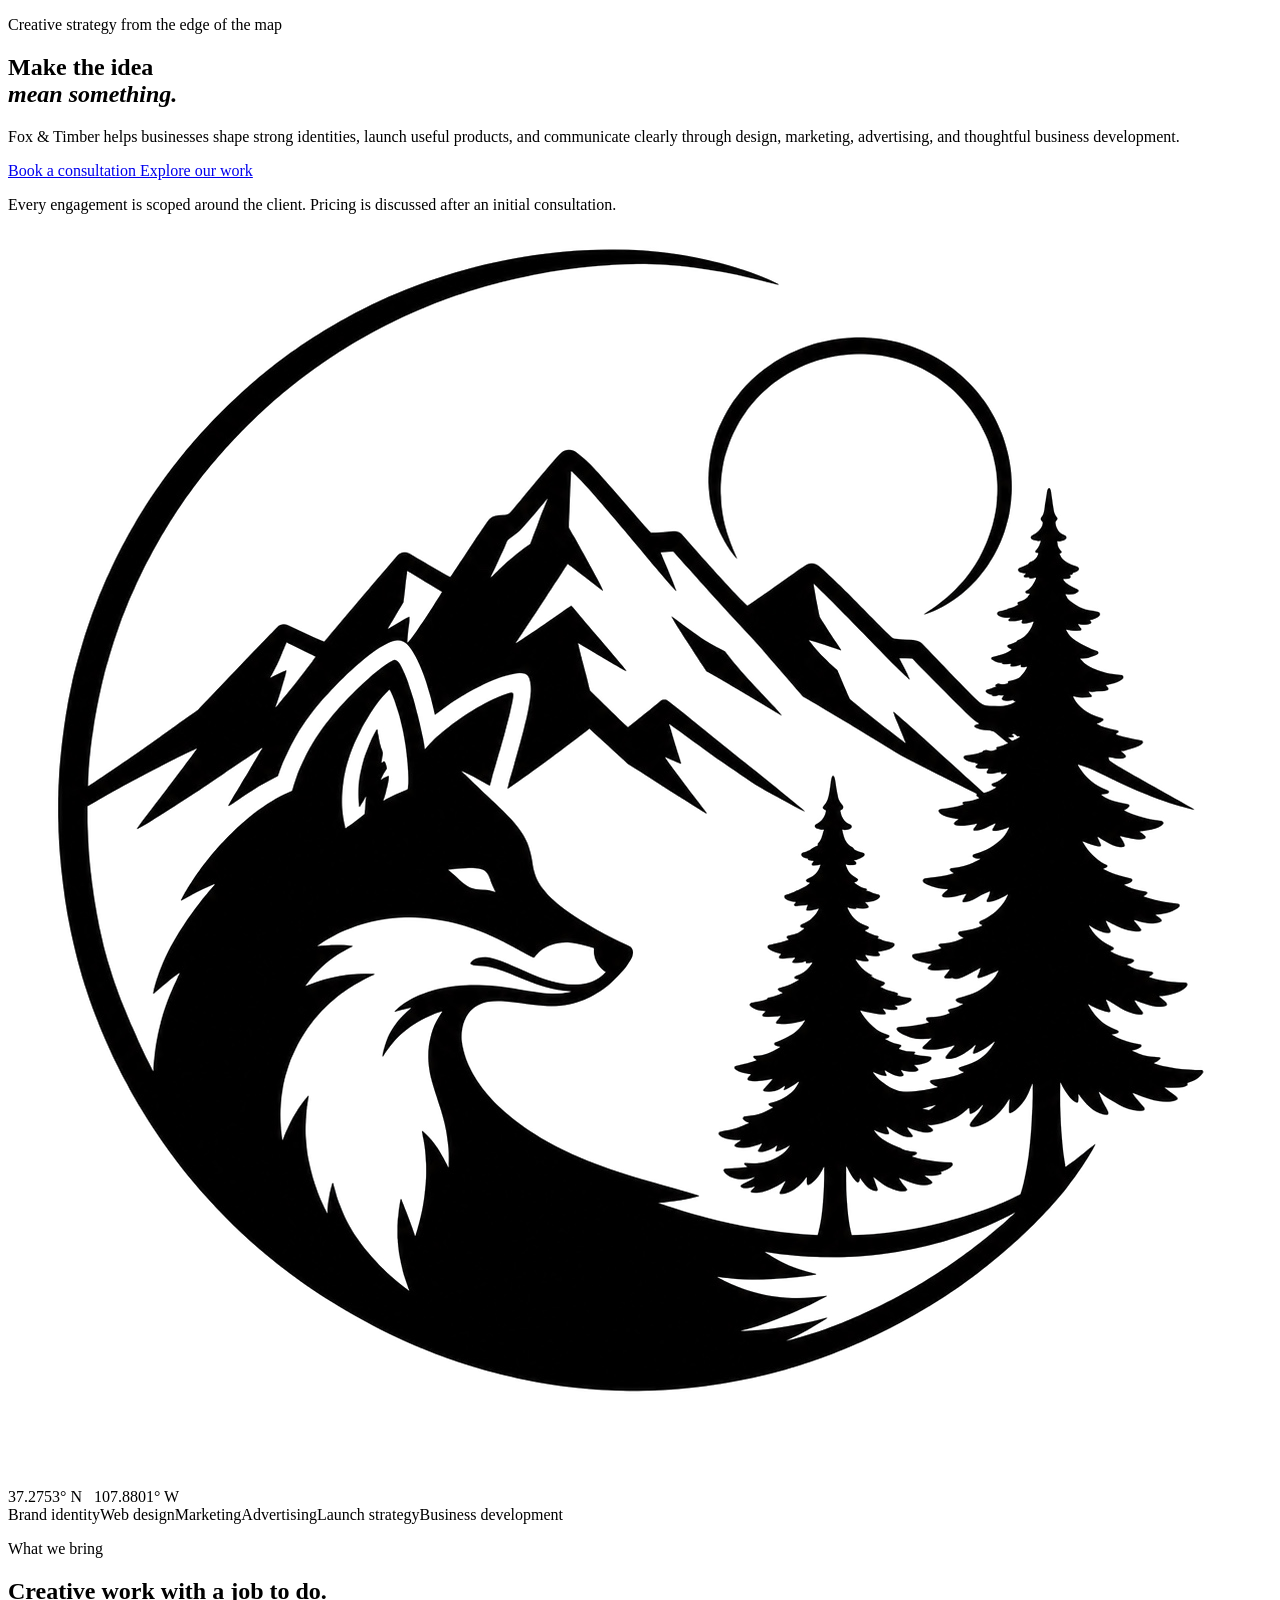
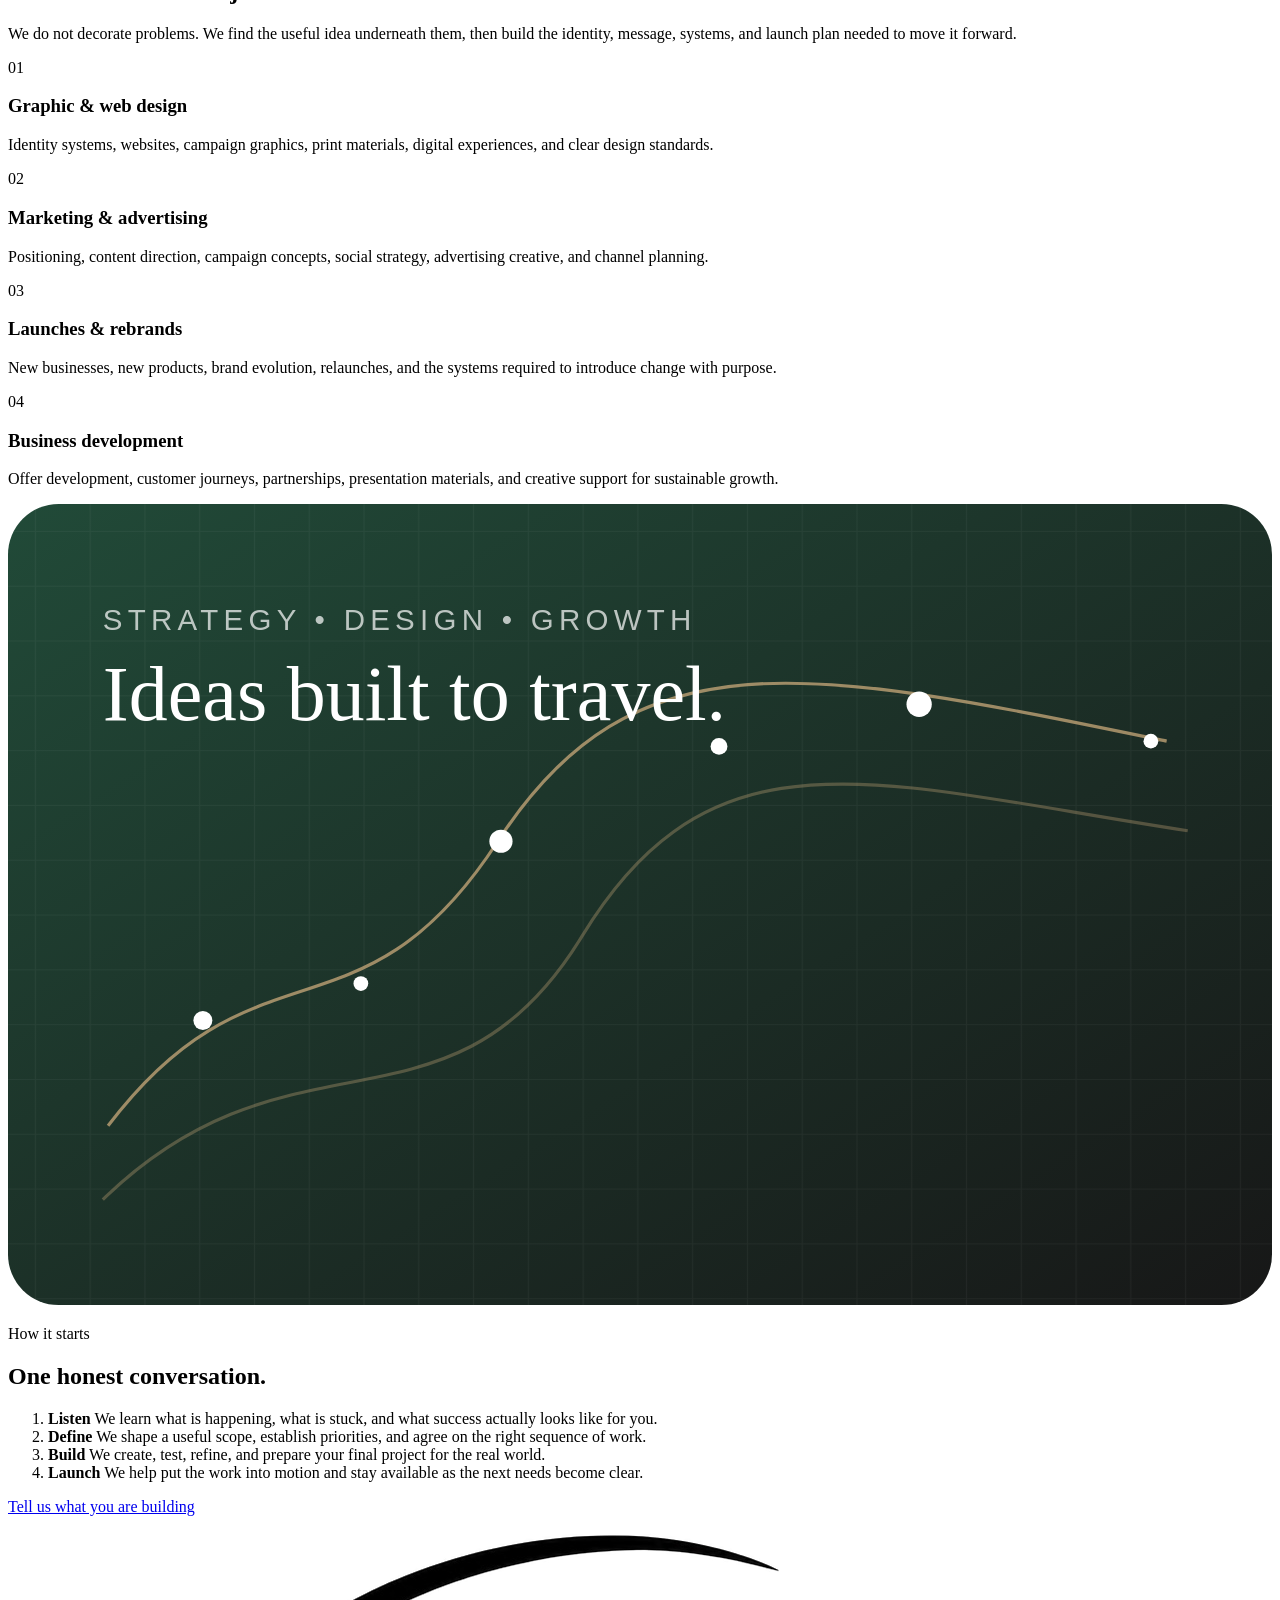
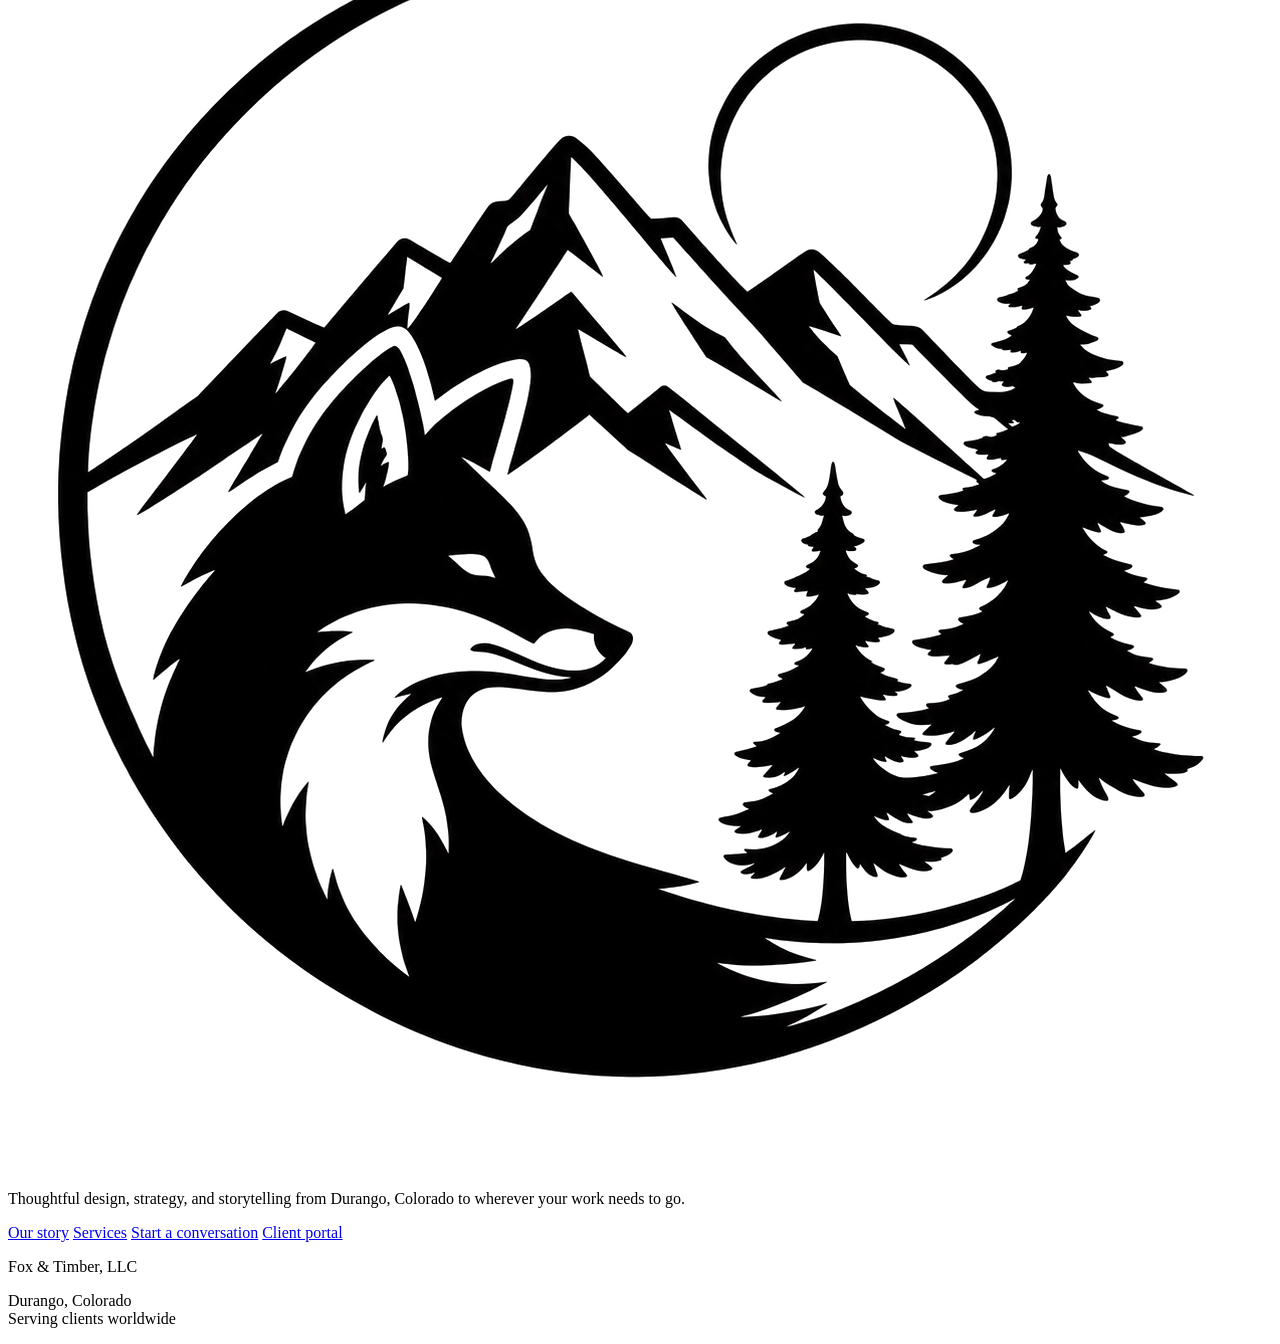
==== index.html @ f6572a0e "Refactor index.html by removing head and header Removed head section and header elements from index." ====
<!doctype html>
<html lang="en">

  <div id="site-header"></div>

<main>
<section class="hero">
  <div class="hero-copy reveal">
    <p class="eyebrow">Creative strategy from the edge of the map</p>
    <h1>Make the idea<br><em>mean something.</em></h1>
    <p class="lede">Fox &amp; Timber helps businesses shape strong identities, launch useful products, and communicate clearly through design, marketing, advertising, and thoughtful business development.</p>
    <div class="button-row">
      <a class="button primary" href="how.html">Book a consultation <i class="fa-solid fa-arrow-right"></i></a>
      <a class="button ghost" href="what.html">Explore our work</a>
    </div>
    <p class="micro">Every engagement is scoped around the client. Pricing is discussed after an initial consultation.</p>
  </div>
  <div class="hero-art reveal delay">
    <div class="hero-orbit"></div>
    <img src="img/fox-timber-mark.png" alt="Fox and Timber emblem">
    <span class="coordinate">37.2753° N &nbsp; 107.8801° W</span>
  </div>
</section>

<section class="signal-strip" aria-label="Core capabilities">
  <span>Brand identity</span><span>Web design</span><span>Marketing</span><span>Advertising</span><span>Launch strategy</span><span>Business development</span>
</section>

<section class="section split">
  <div class="section-heading reveal">
    <p class="eyebrow">What we bring</p>
    <h2>Creative work with a job to do.</h2>
  </div>
  <div class="section-copy reveal">
    <p>We do not decorate problems. We find the useful idea underneath them, then build the identity, message, systems, and launch plan needed to move it forward.</p>
  </div>
</section>

<section class="service-grid">
  <article class="service-card reveal"><span>01</span><i class="fa-solid fa-pen-ruler"></i><h3>Graphic &amp; web design</h3><p>Identity systems, websites, campaign graphics, print materials, digital experiences, and clear design standards.</p></article>
  <article class="service-card reveal"><span>02</span><i class="fa-solid fa-bullhorn"></i><h3>Marketing &amp; advertising</h3><p>Positioning, content direction, campaign concepts, social strategy, advertising creative, and channel planning.</p></article>
  <article class="service-card reveal"><span>03</span><i class="fa-solid fa-rocket"></i><h3>Launches &amp; rebrands</h3><p>New businesses, new products, brand evolution, relaunches, and the systems required to introduce change with purpose.</p></article>
  <article class="service-card reveal"><span>04</span><i class="fa-solid fa-compass-drafting"></i><h3>Business development</h3><p>Offer development, customer journeys, partnerships, presentation materials, and creative support for sustainable growth.</p></article>
</section>

<section class="section image-band">
  <img src="img/service-constellation.svg" alt="Abstract network of creative strategy and growth">
</section>

<section class="section process">
  <div class="section-heading"><p class="eyebrow">How it starts</p><h2>One honest conversation.</h2></div>
  <ol class="process-list">
    <li><b>Listen</b><span> We learn what is happening, what is stuck, and what success actually looks like for you.</span></li>
    <li><b>Define</b><span> We shape a useful scope, establish priorities, and agree on the right sequence of work.</span></li>
    <li><b>Build</b><span> We create, test, refine, and prepare your final project for the real world.</span></li>
    <li><b>Launch</b><span> We help put the work into motion and stay available as the next needs become clear.</span></li>
  </ol>
  <a class="text-link" href="how.html">Tell us what you are building <i class="fa-solid fa-arrow-right"></i></a>
</section>
</main>

<footer class="site-footer">
  <div>
    <img src="img/fox-timber-mark.png" alt="" class="footer-mark">
    <p>Thoughtful design, strategy, and storytelling from Durango, Colorado to wherever your work needs to go.</p>
  </div>
  <div class="footer-links">
    <a href="who.html">Our story</a>
    <a href="what.html">Services</a>
    <a href="how.html">Start a conversation</a>
    <a href="client-login.html">Client portal</a>
  </div>
  <div>
    <p class="eyebrow">Fox &amp; Timber, LLC</p>
    <p>Durango, Colorado<br>Serving clients worldwide</p>
    <div class="social-row">
      <a href="#" aria-label="Instagram"><i class="fa-brands fa-instagram"></i></a>
      <a href="#" aria-label="LinkedIn"><i class="fa-brands fa-linkedin-in"></i></a>
      <a href="#" aria-label="Bluesky"><i class="fa-brands fa-bluesky"></i></a>
    </div>
  </div>
</footer>

<script src="js/scipts.js"></script>
</body>
</html>
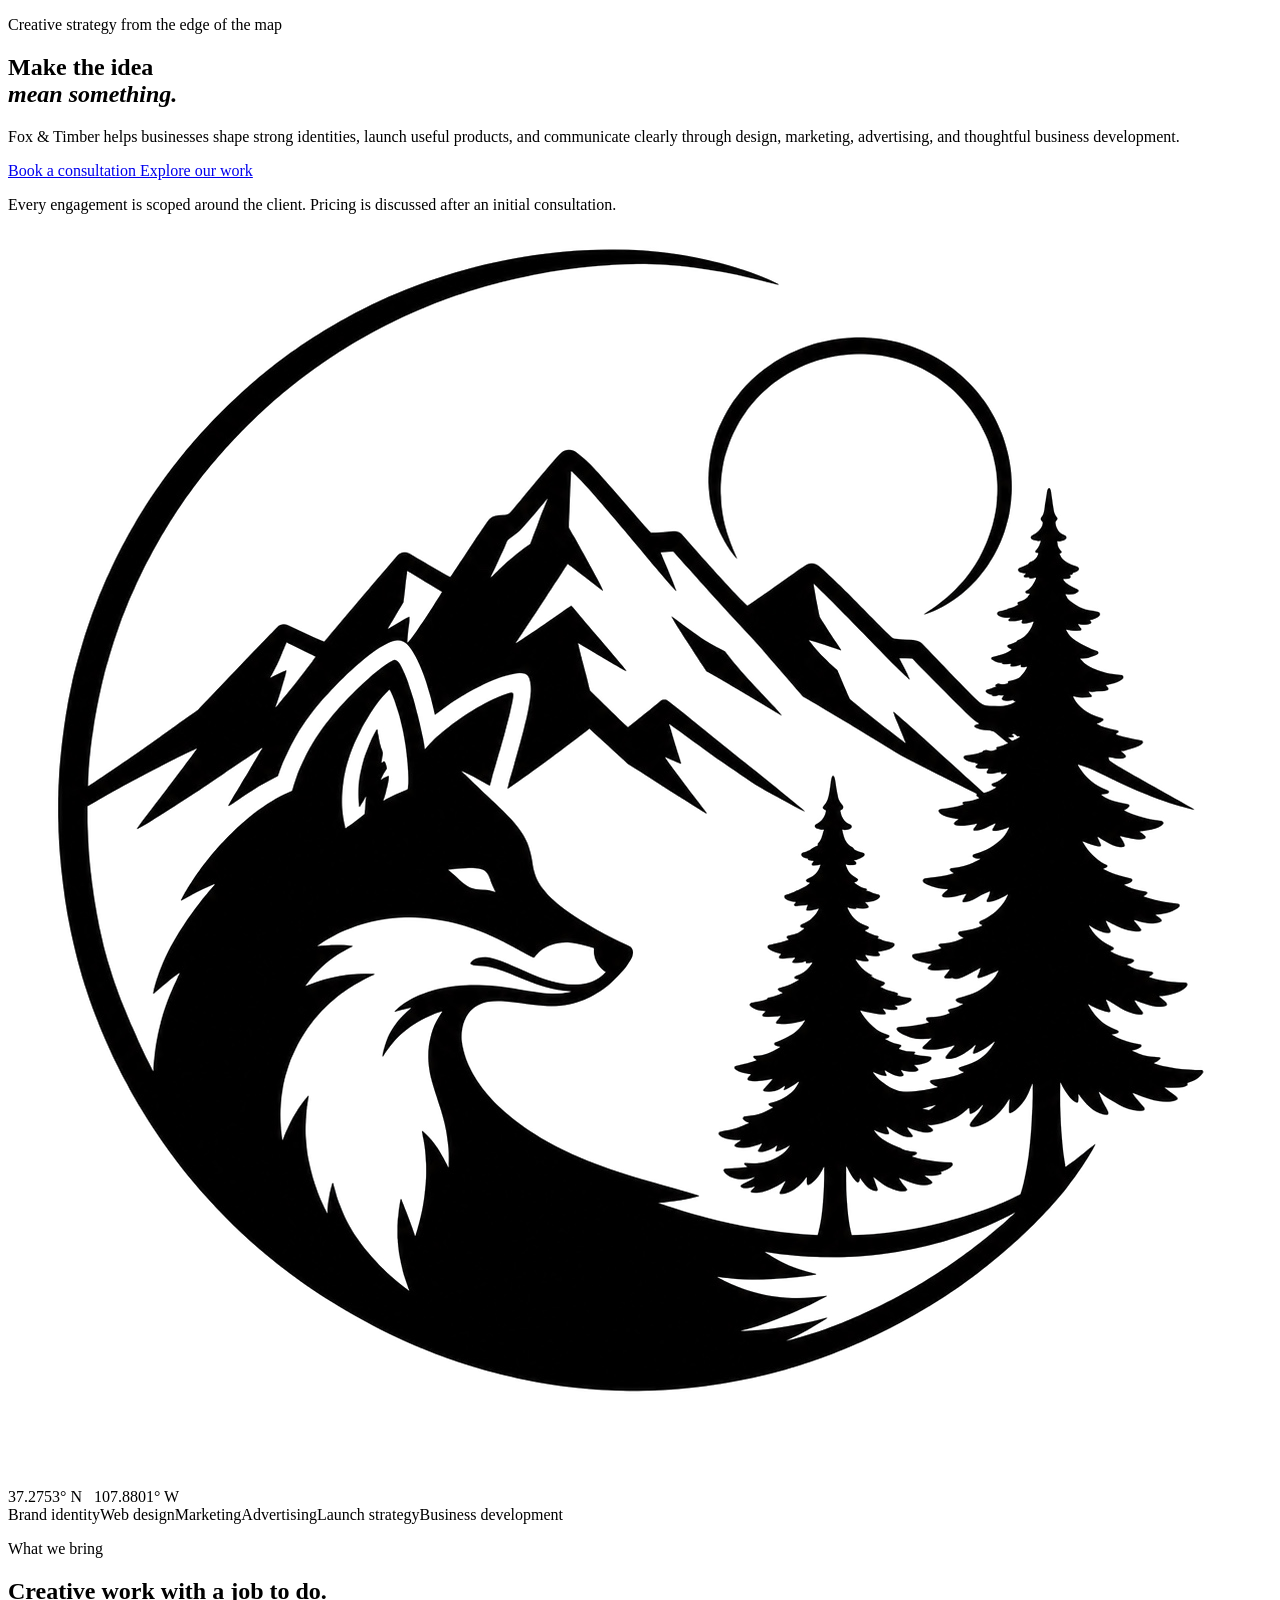
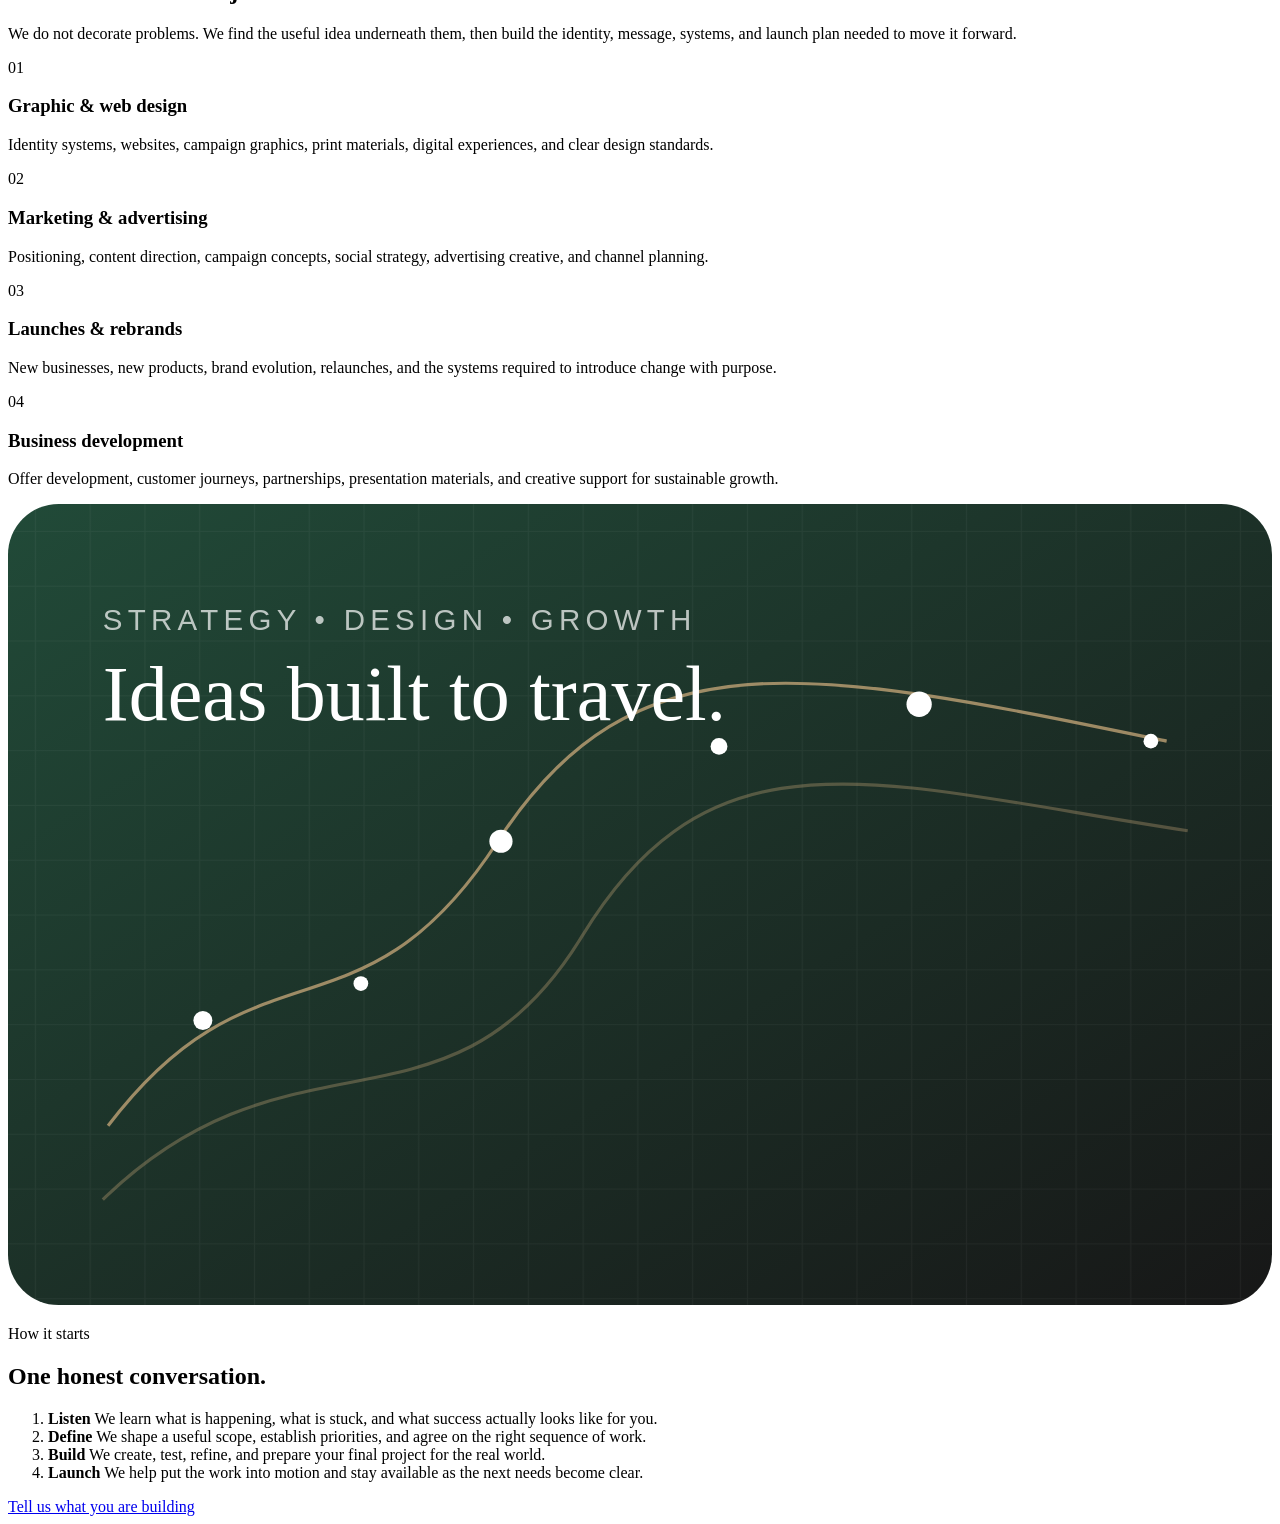
==== commit b240bcf9: "Remove footer and fix script source Removed footer section and updated script source." ====
--- a/index.html
+++ b/index.html
@@ -58,29 +58,9 @@
   <a class="text-link" href="how.html">Tell us what you are building <i class="fa-solid fa-arrow-right"></i></a>
 </section>
 </main>
+  
+  <div id="site-header"></div>
 
-<footer class="site-footer">
-  <div>
-    <img src="img/fox-timber-mark.png" alt="" class="footer-mark">
-    <p>Thoughtful design, strategy, and storytelling from Durango, Colorado to wherever your work needs to go.</p>
-  </div>
-  <div class="footer-links">
-    <a href="who.html">Our story</a>
-    <a href="what.html">Services</a>
-    <a href="how.html">Start a conversation</a>
-    <a href="client-login.html">Client portal</a>
-  </div>
-  <div>
-    <p class="eyebrow">Fox &amp; Timber, LLC</p>
-    <p>Durango, Colorado<br>Serving clients worldwide</p>
-    <div class="social-row">
-      <a href="#" aria-label="Instagram"><i class="fa-brands fa-instagram"></i></a>
-      <a href="#" aria-label="LinkedIn"><i class="fa-brands fa-linkedin-in"></i></a>
-      <a href="#" aria-label="Bluesky"><i class="fa-brands fa-bluesky"></i></a>
-    </div>
-  </div>
-</footer>
-
-<script src="js/scipts.js"></script>
+<script src="js/scripts.js"></script>
 </body>
 </html>
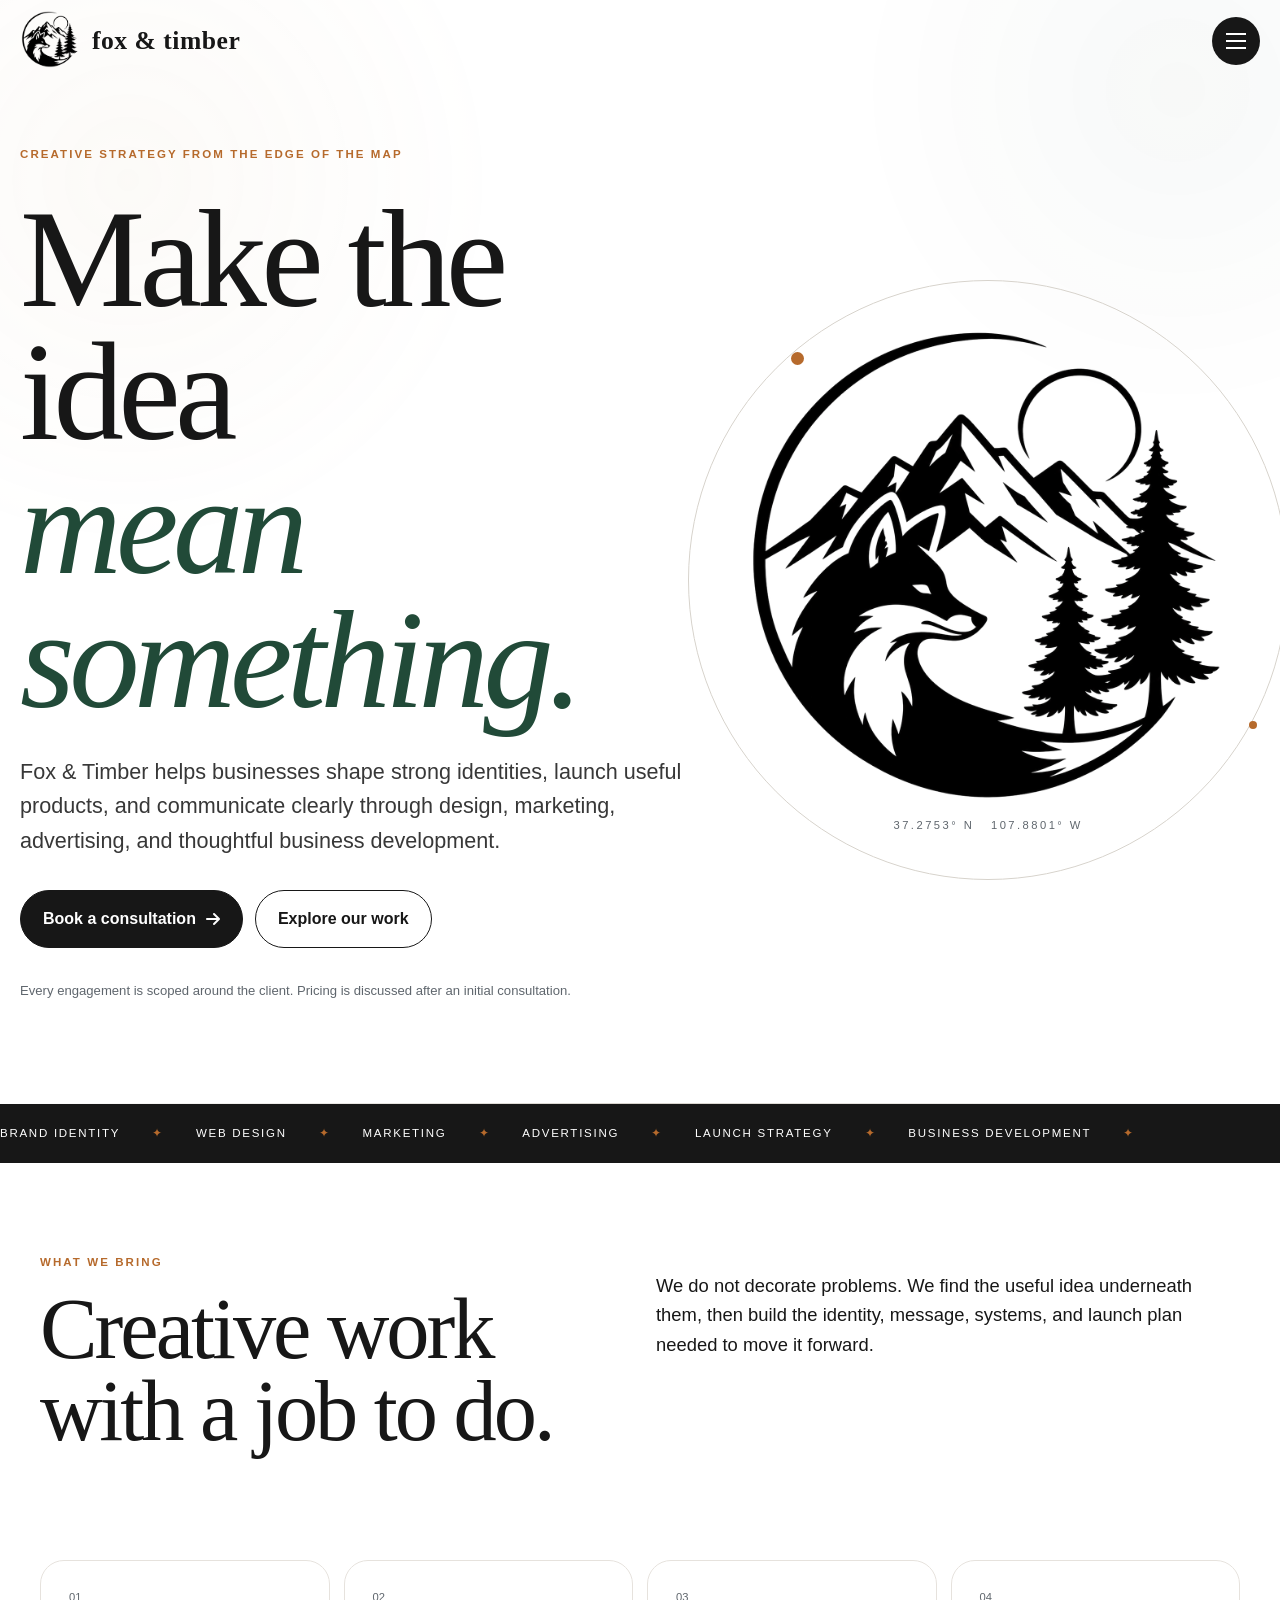
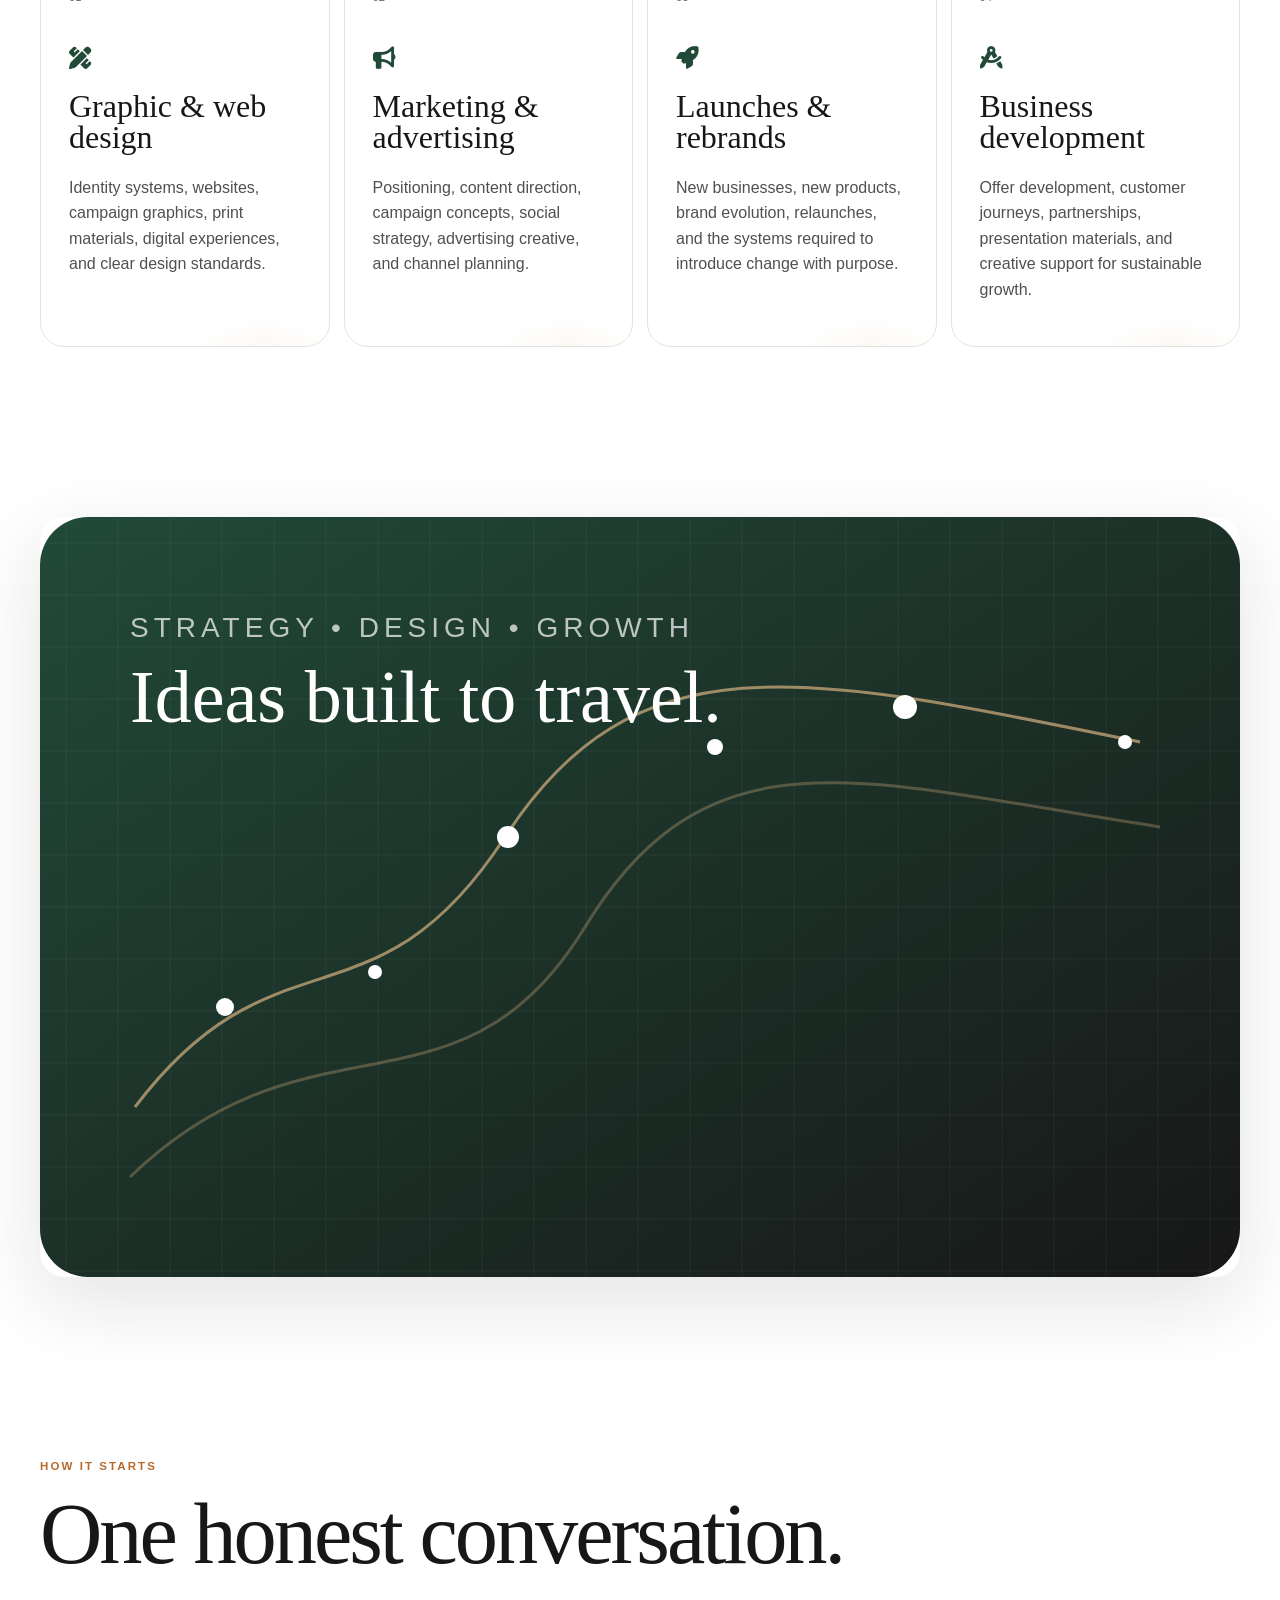
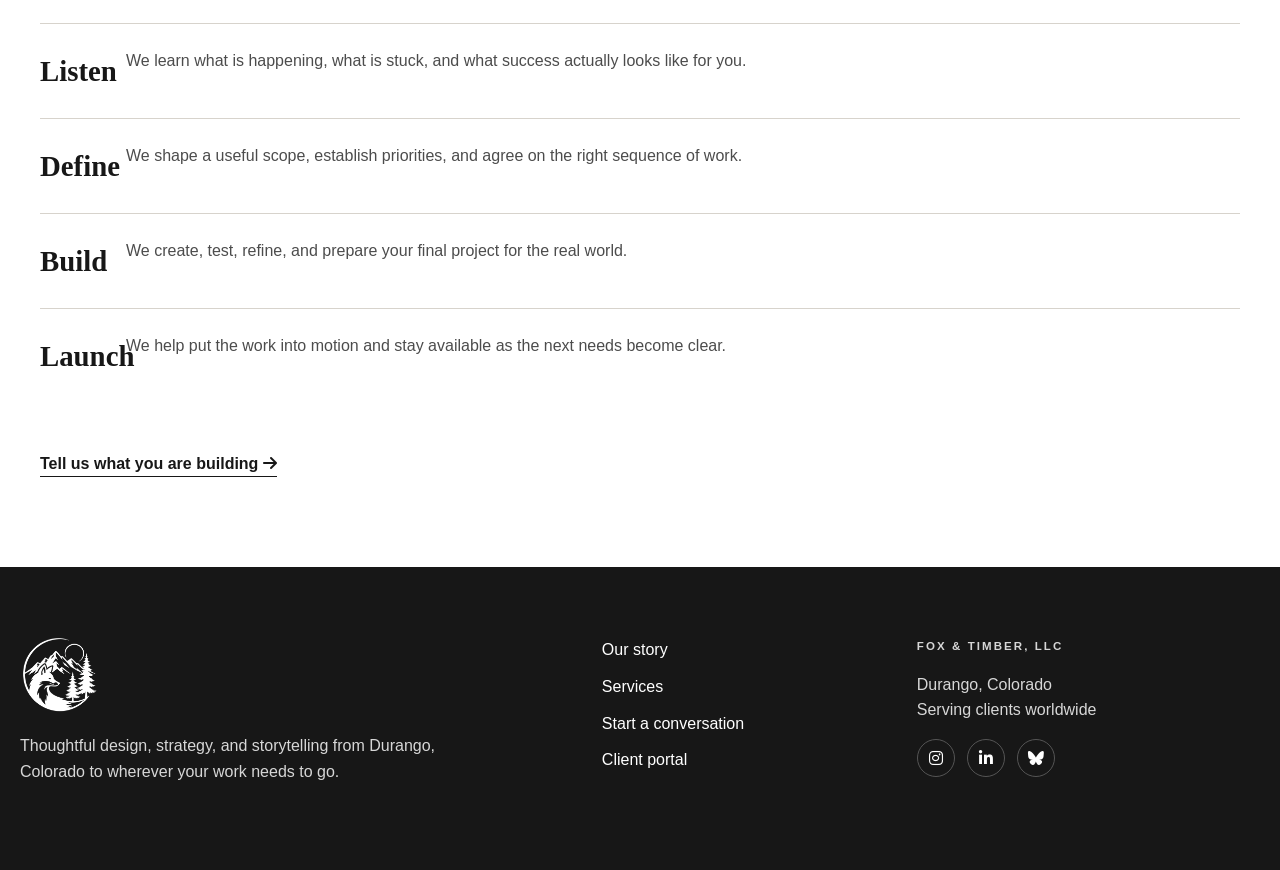
==== commit 54e5e56f: "Replace site-header with site-footer in index.html" ====
--- a/index.html
+++ b/index.html
@@ -59,7 +59,7 @@
 </section>
 </main>
   
-  <div id="site-header"></div>
+  <div id="site-footer"></div>
 
 <script src="js/scripts.js"></script>
 </body>
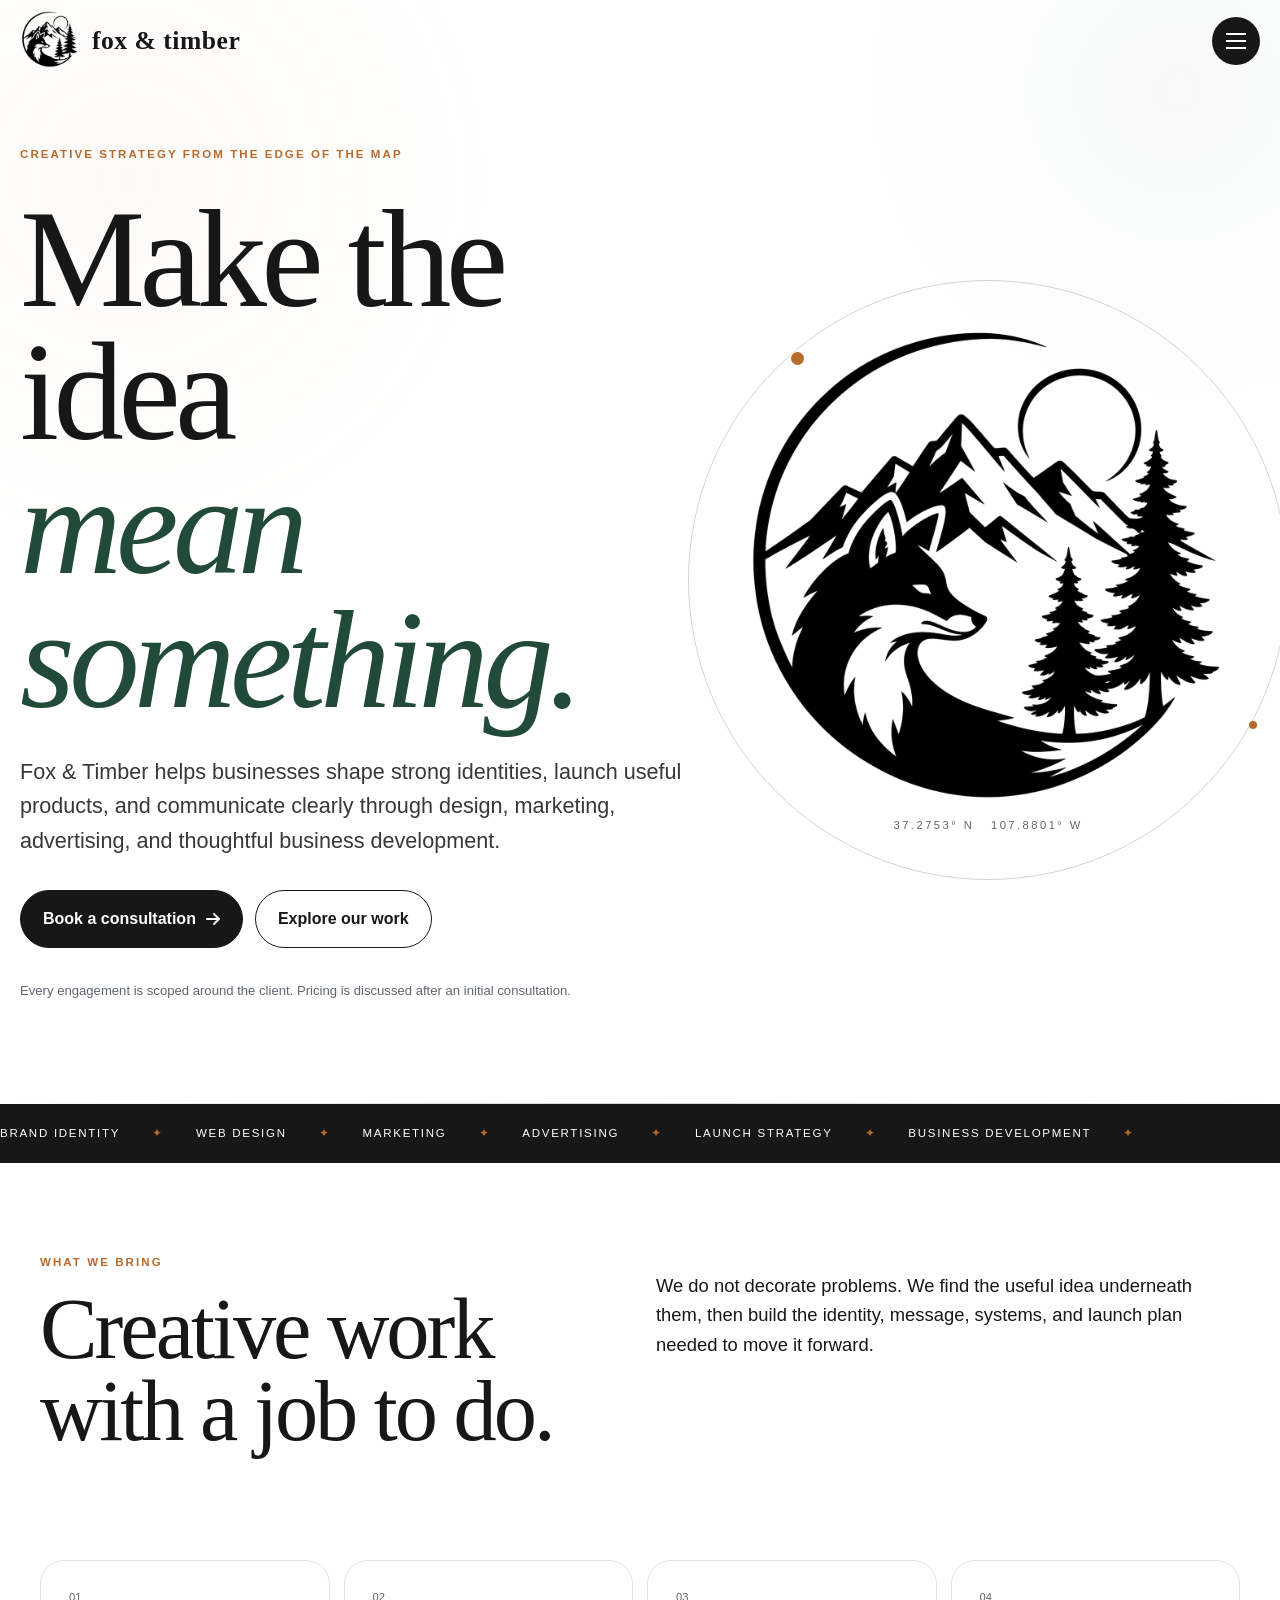
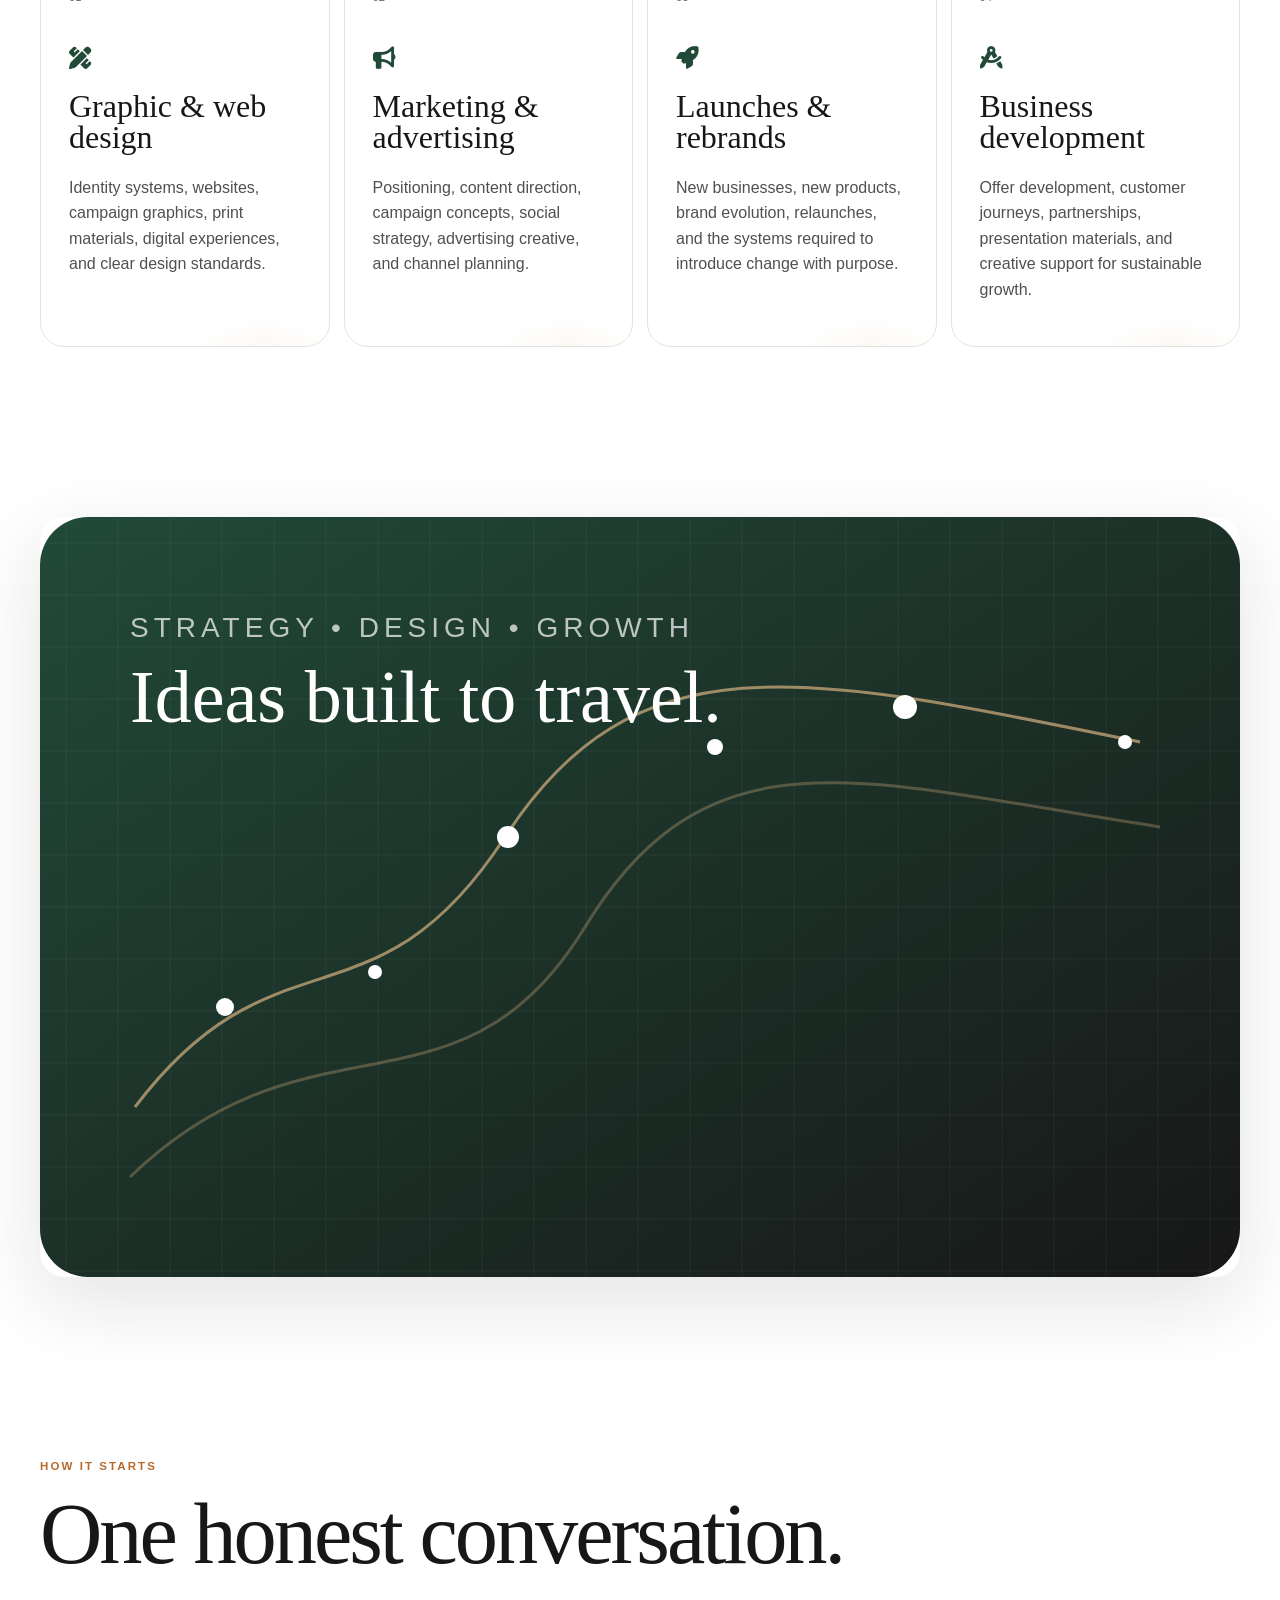
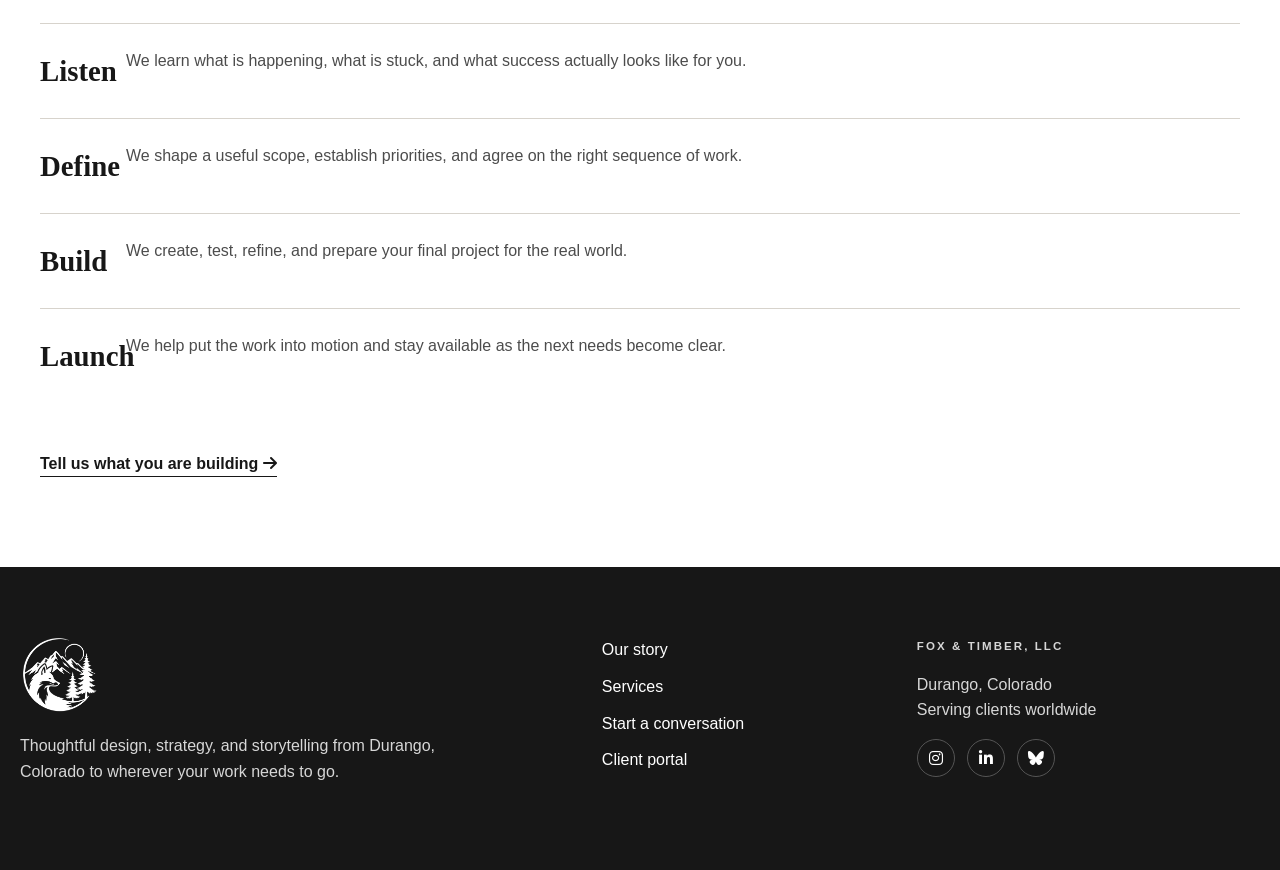
==== commit e2a601cb: "Add body tag to index.html" ====
--- a/index.html
+++ b/index.html
@@ -2,7 +2,8 @@
 <html lang="en">
 
   <div id="site-header"></div>
-
+  
+<body class="home-page">
 <main>
 <section class="hero">
   <div class="hero-copy reveal">
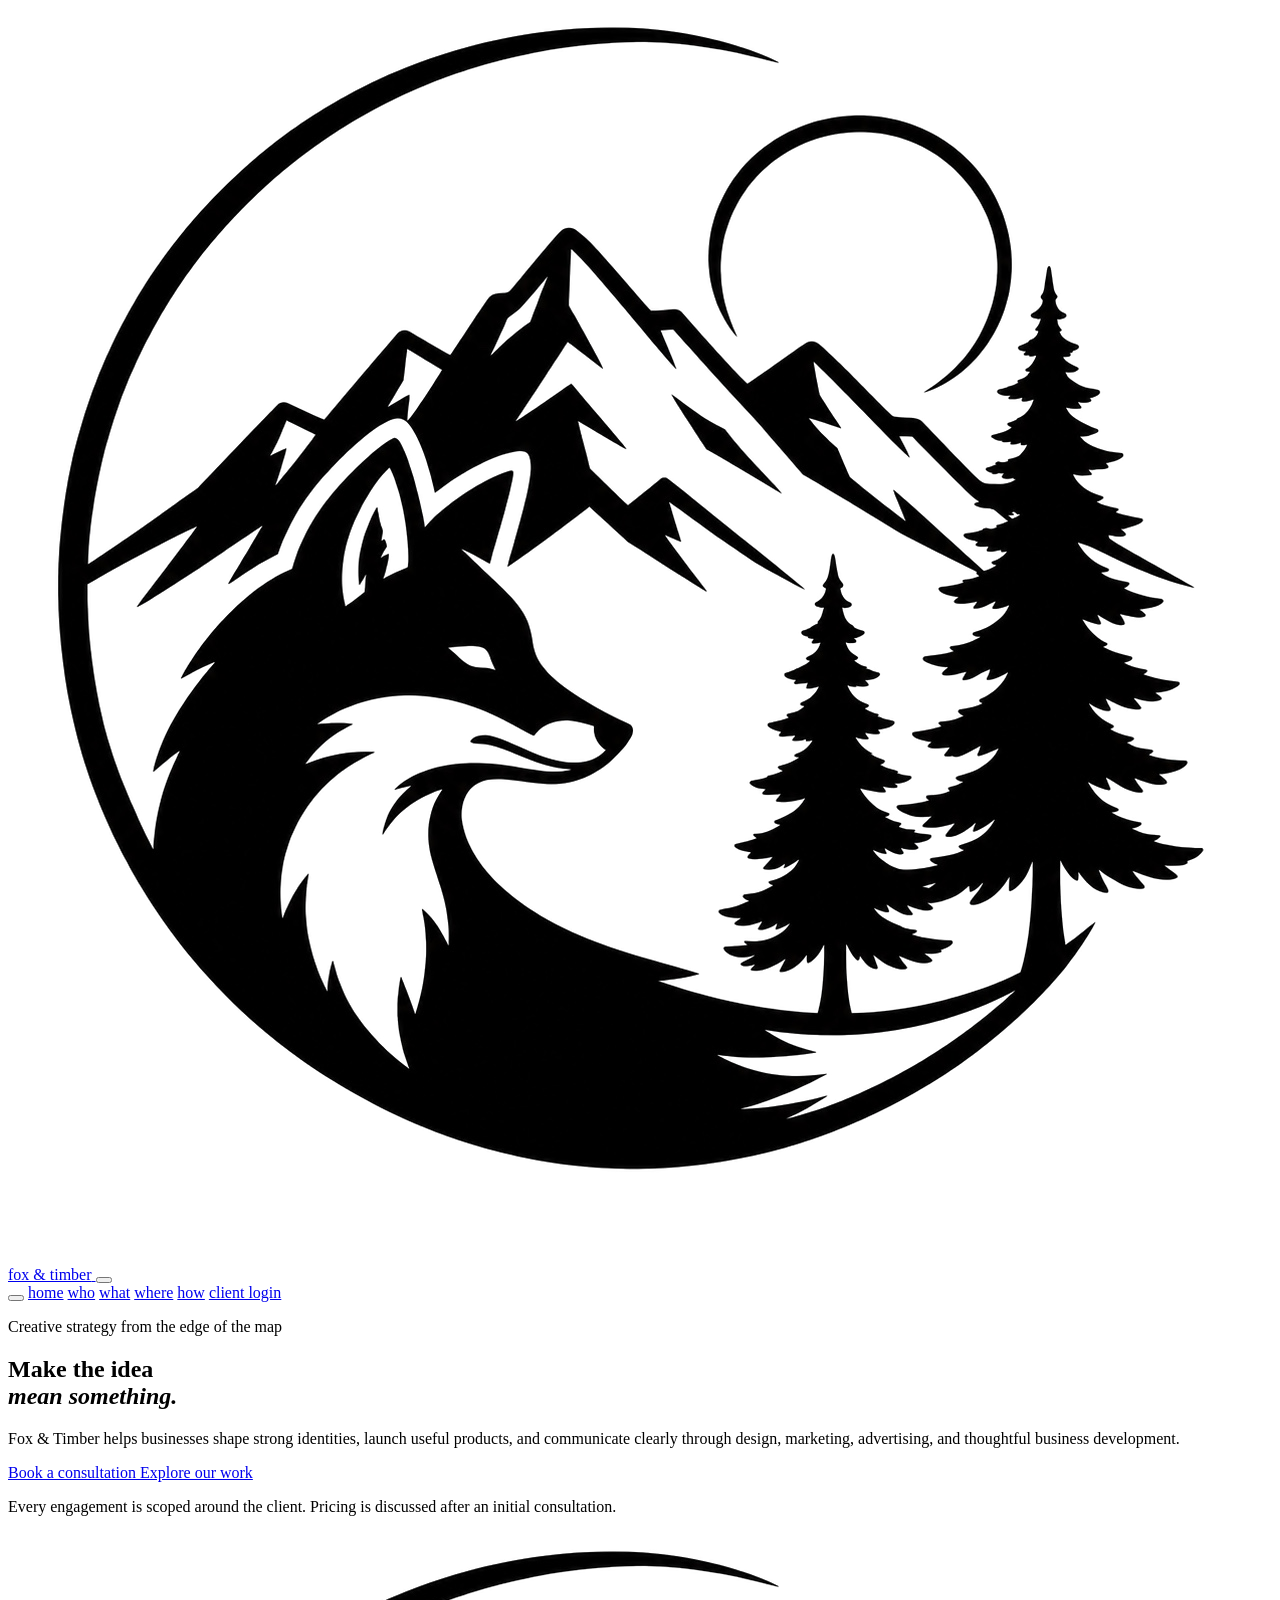
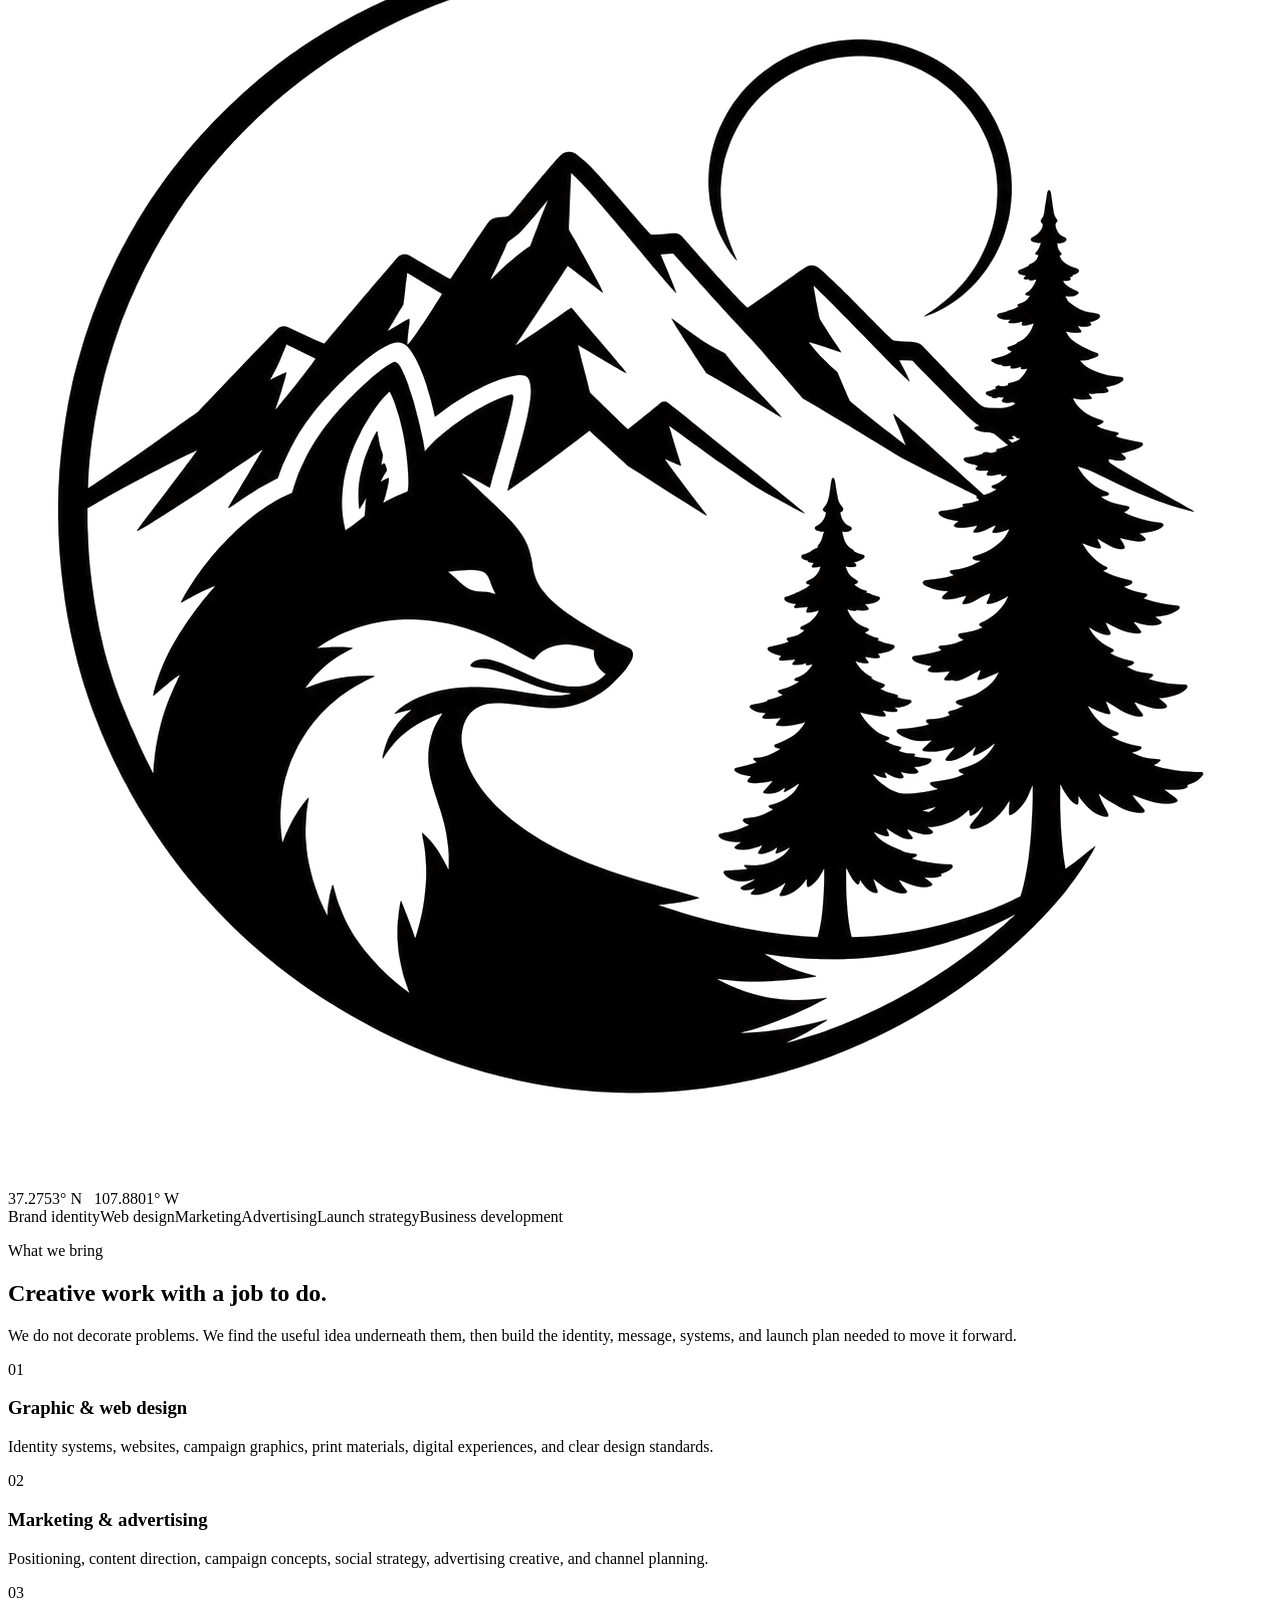
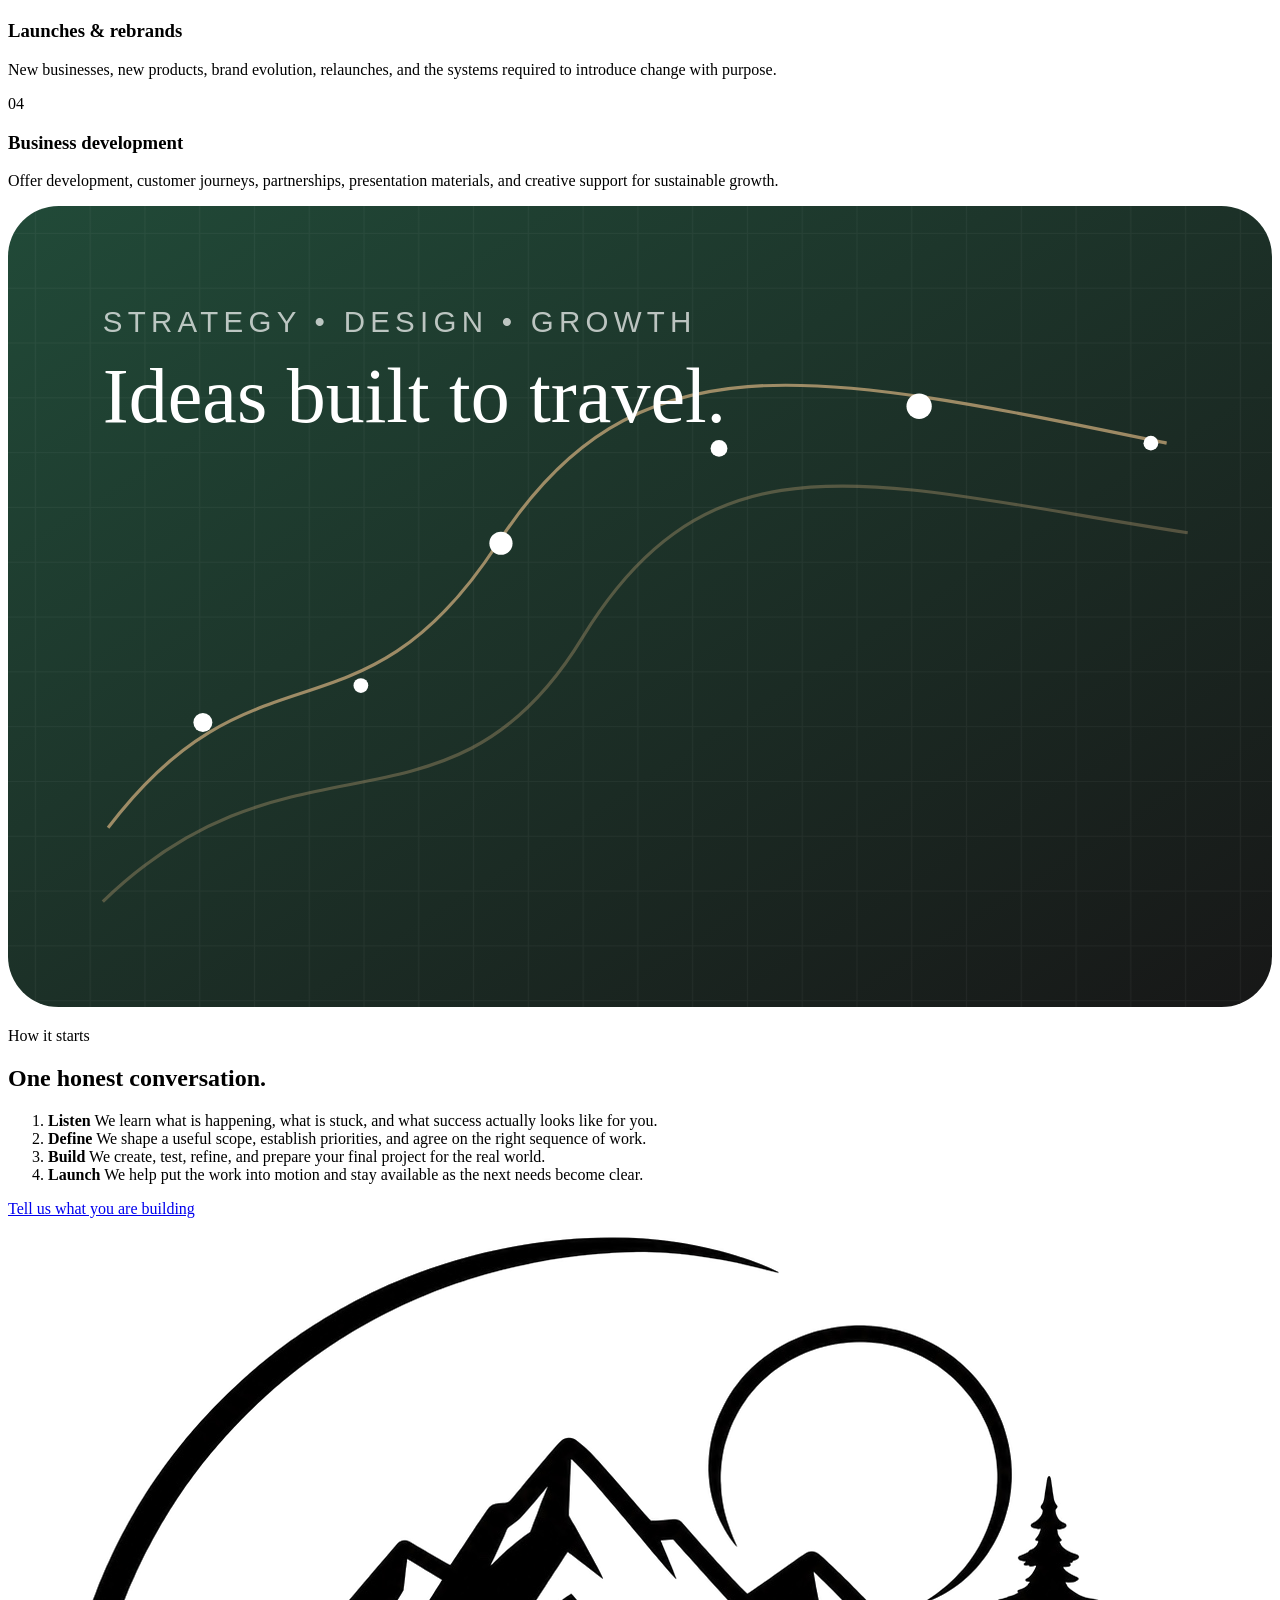
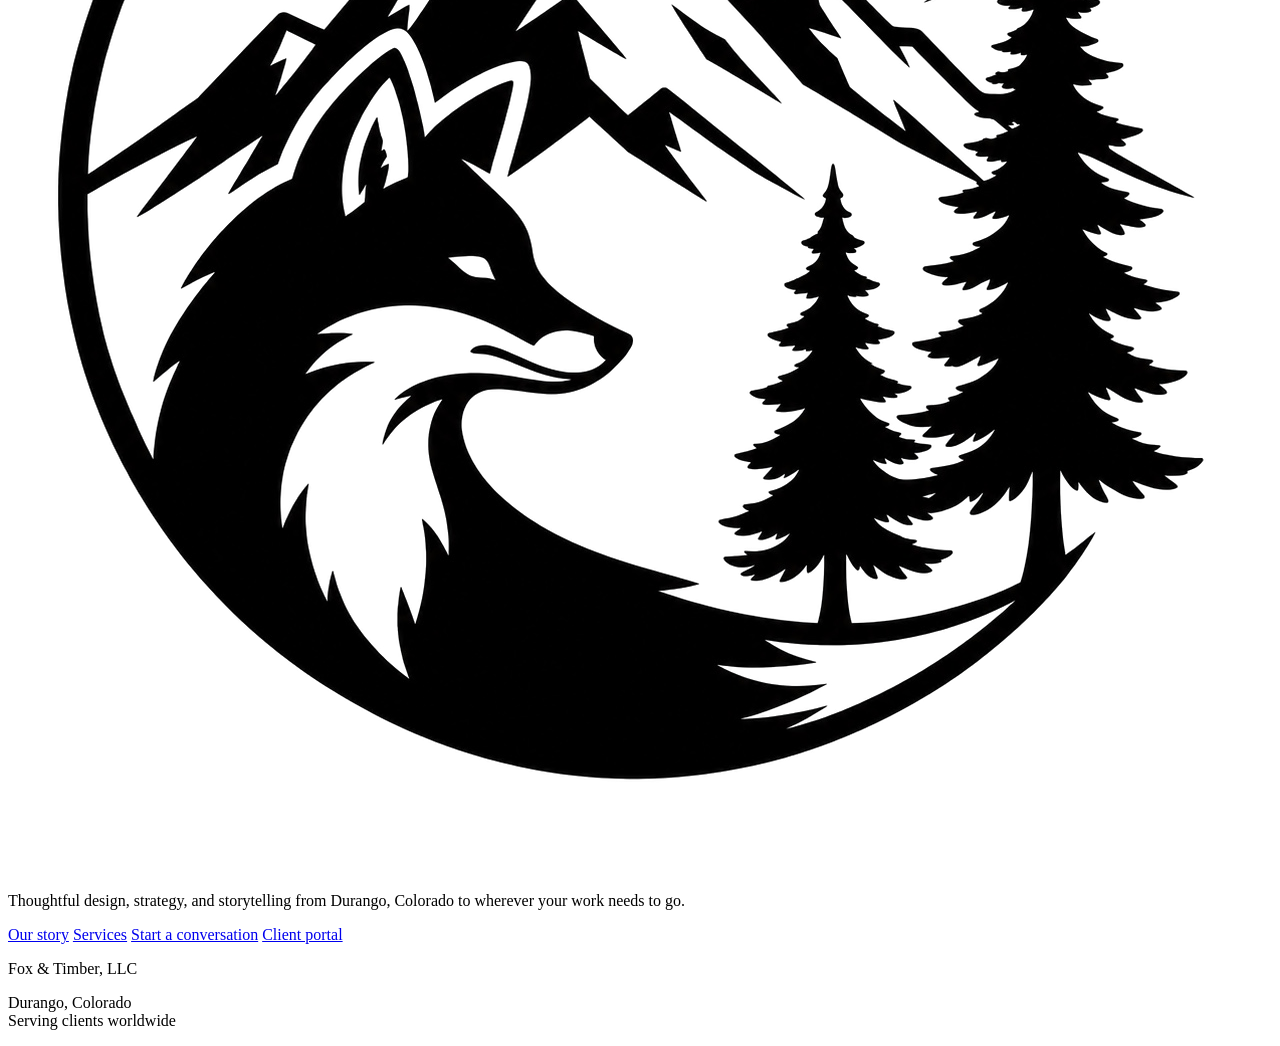
==== commit 043a9ef9: "Rename site-header div to site-head and reorder" ====
--- a/index.html
+++ b/index.html
@@ -1,9 +1,12 @@
 <!doctype html>
 <html lang="en">
 
+  <div id="site-head"></div>
+  
+<body class="home-page">
+  
   <div id="site-header"></div>
   
-<body class="home-page">
 <main>
 <section class="hero">
   <div class="hero-copy reveal">
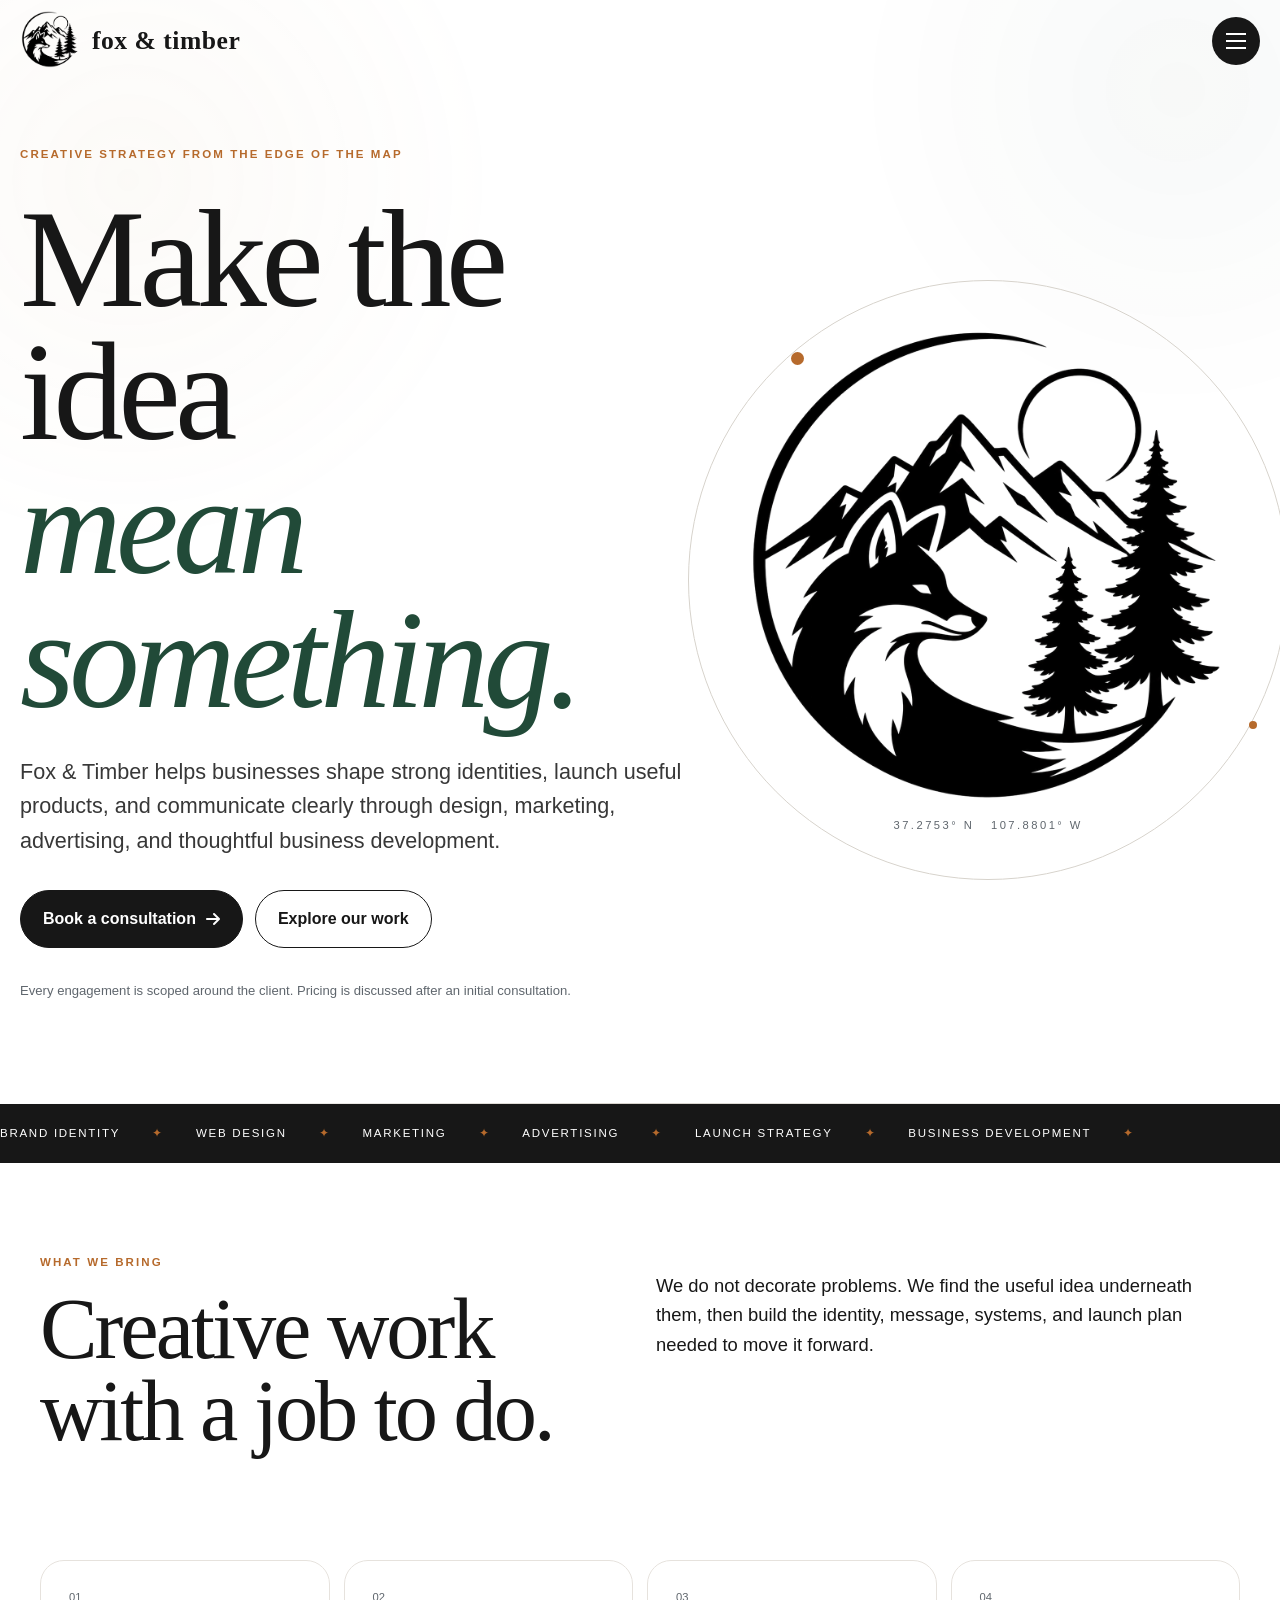
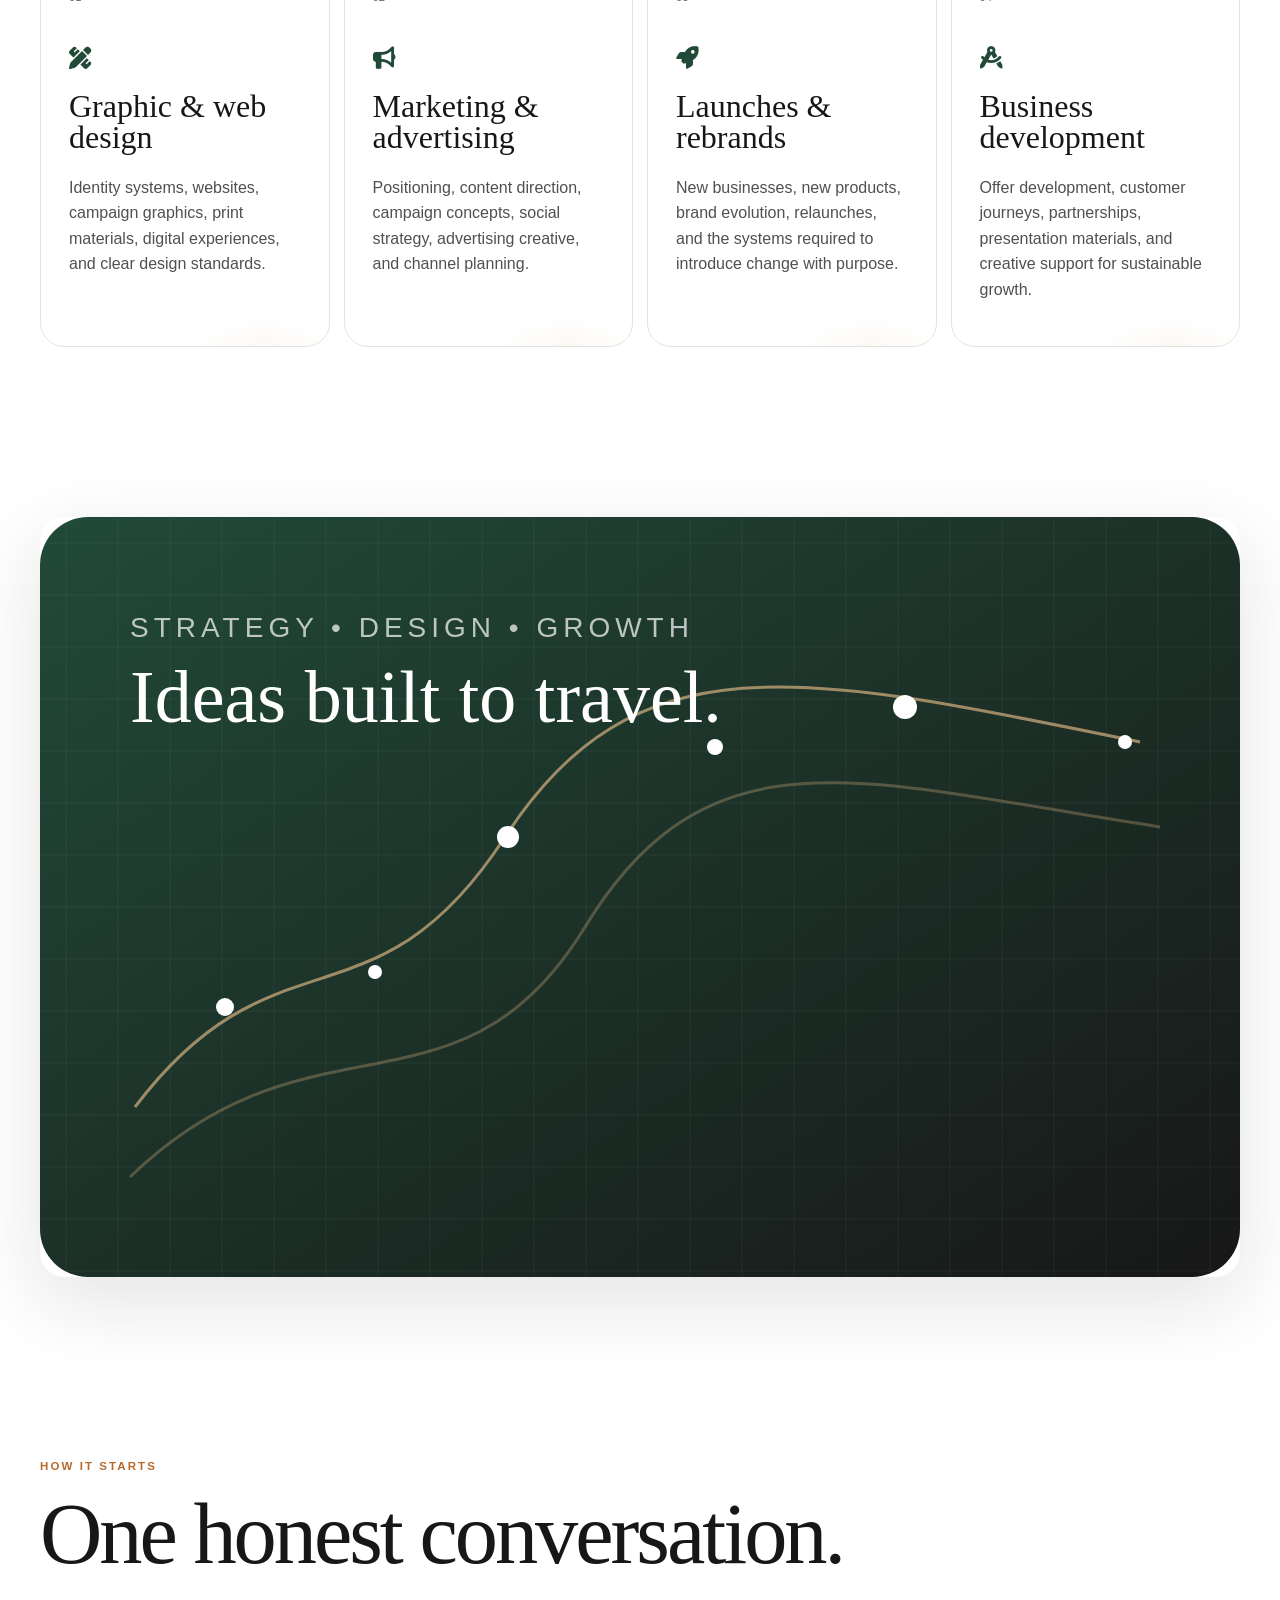
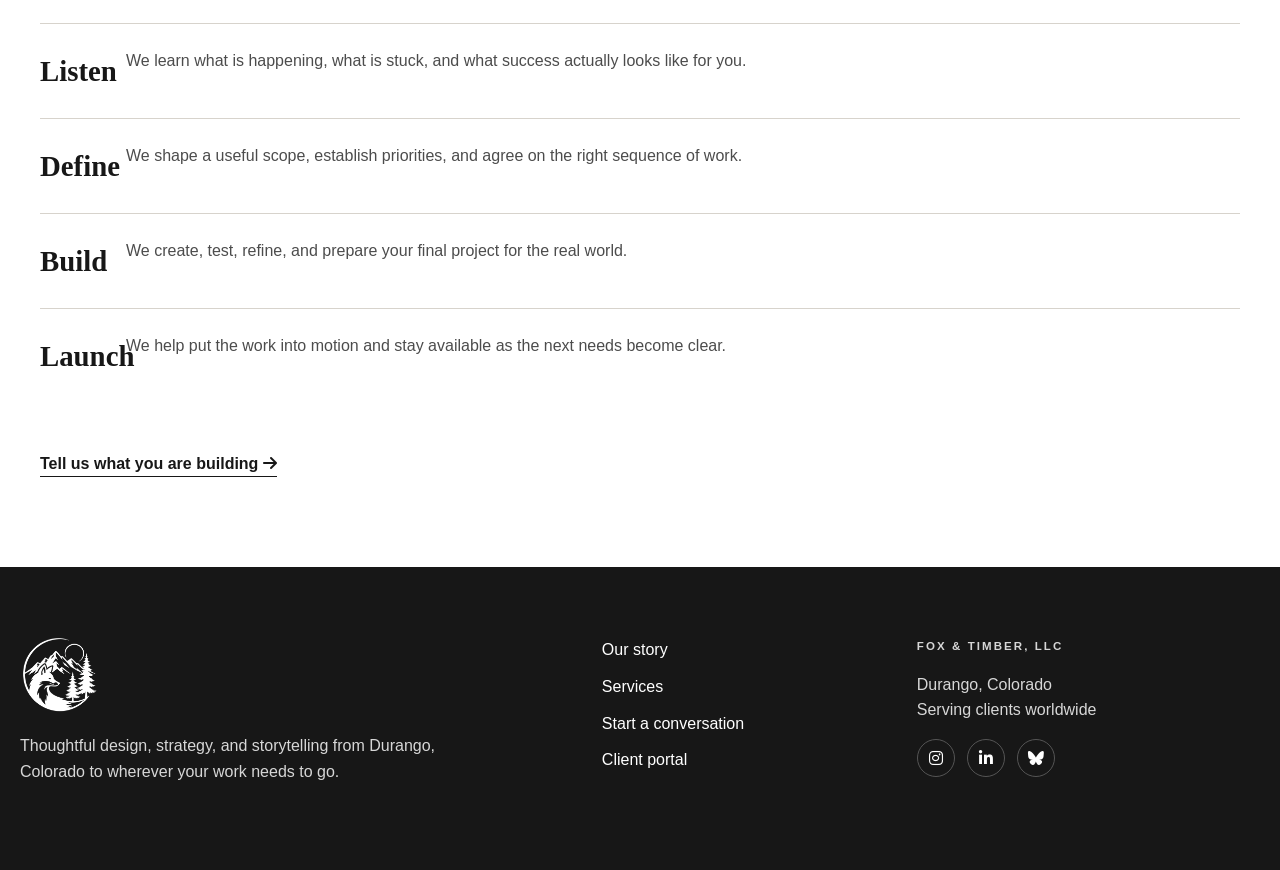
==== commit bd2175d2: "Move site-head div into head section" ====
--- a/index.html
+++ b/index.html
@@ -1,7 +1,8 @@
 <!doctype html>
 <html lang="en">
-
-  <div id="site-head"></div>
+  <head>
+    <div id="site-head"></div>
+  </head>
   
 <body class="home-page">
   
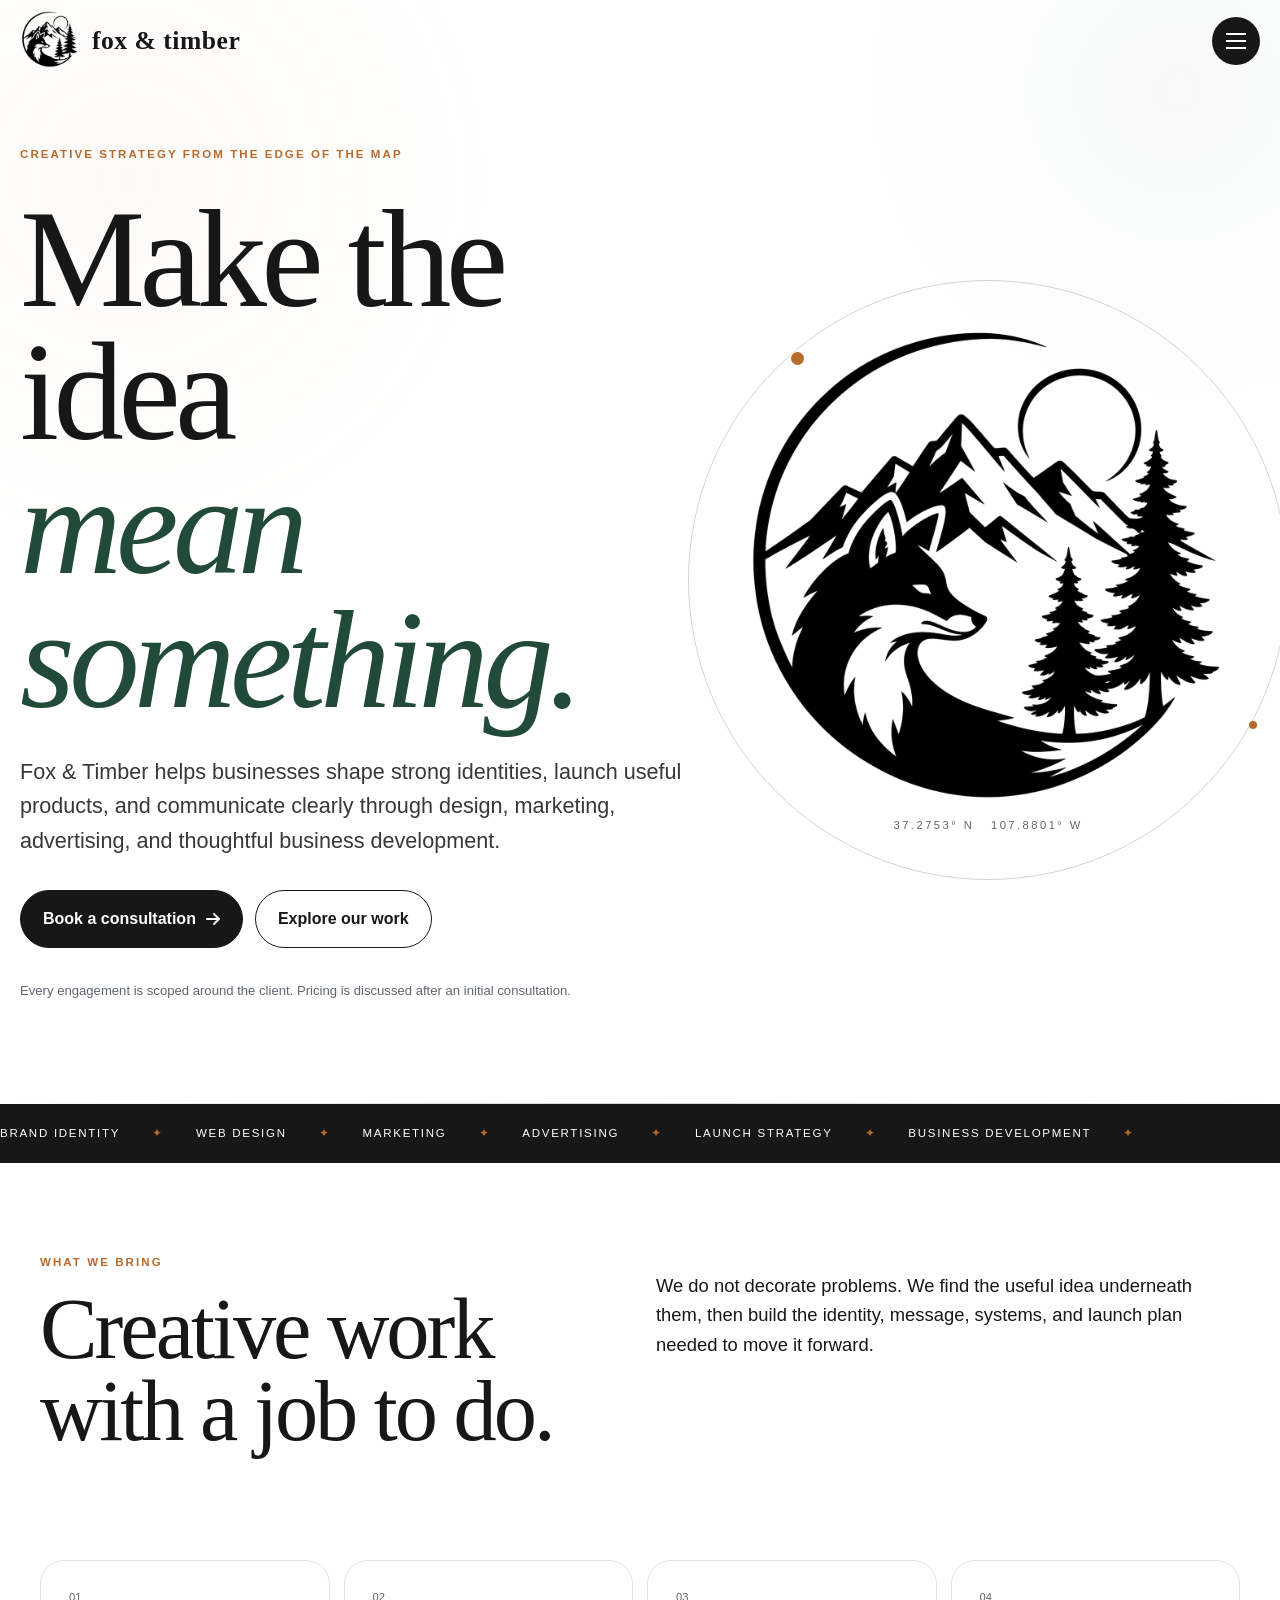
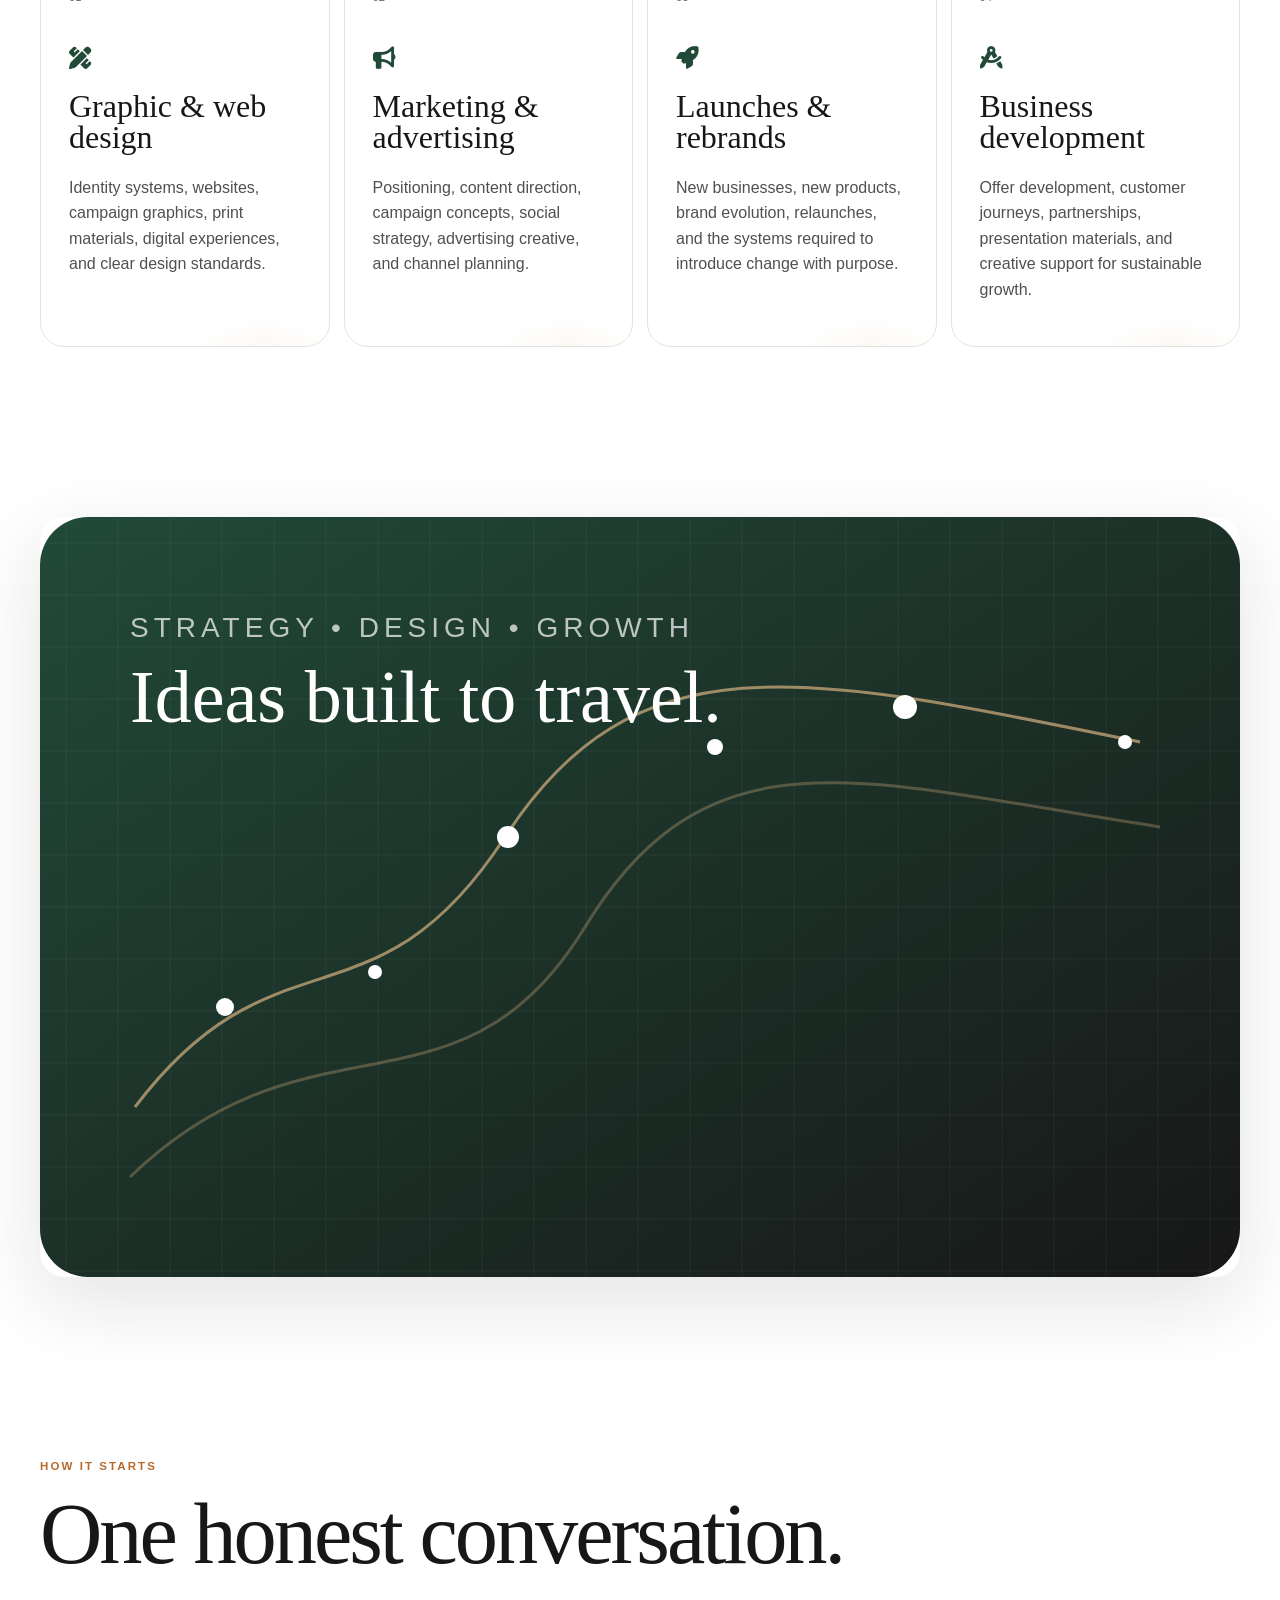
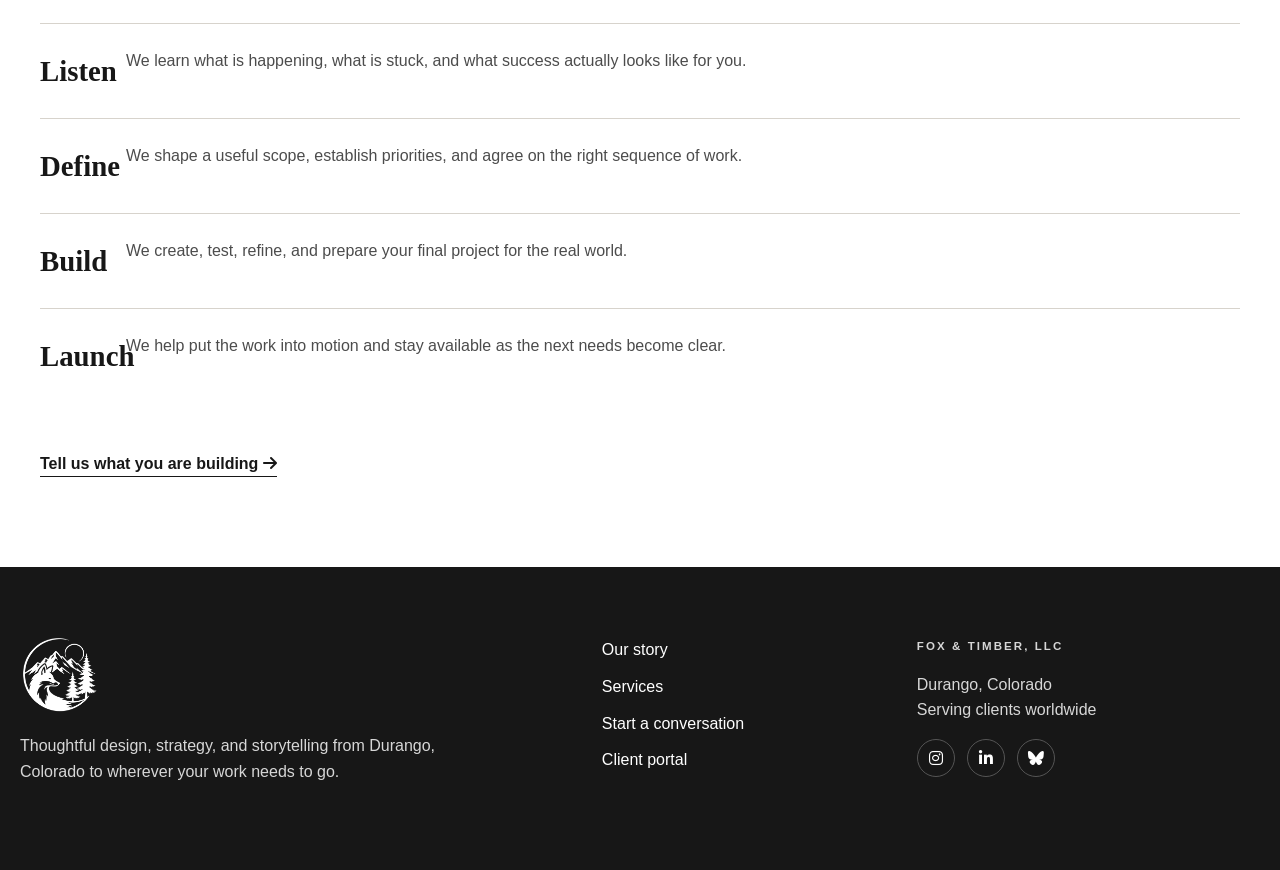
==== commit 8f9f2f73: "Add site header with navigation and branding" ====
--- a/index.html
+++ b/index.html
@@ -6,7 +6,29 @@
   
 <body class="home-page">
   
-  <div id="site-header"></div>
+<header class="site-header">
+<a class="brand" href="index.html" aria-label="Fox and Timber home">
+  <img src="img/fox-timber-mark.png" alt="" />
+  <span>fox &amp; timber</span>
+</a>
+<button class="menu-toggle" aria-expanded="false" aria-controls="site-menu" aria-label="Open menu">
+  <span></span><span></span><span></span>
+</button>
+<nav id="site-menu" class="site-menu" aria-label="Primary navigation">
+  <button class="menu-close" aria-label="Close menu"><i class="fa-solid fa-xmark"></i></button>
+  <a href="index.html">home</a>
+  <a href="who.html">who</a>
+  <a href="what.html">what</a>
+  <a href="where.html">where</a>
+  <a href="how.html">how</a>
+  <a href="client-login.html">client login</a>
+  <div class="menu-social">
+    <a href="//instagram.com/foxandtimberllc" aria-label="Instagram"><i class="fa-brands fa-instagram"></i></a>
+    <a href="#" aria-label="LinkedIn"><i class="fa-brands fa-linkedin-in"></i></a>
+    <a href="#" aria-label="Bluesky"><i class="fa-brands fa-bluesky"></i></a>
+  </div>
+</nav>
+</header>
   
 <main>
 <section class="hero">
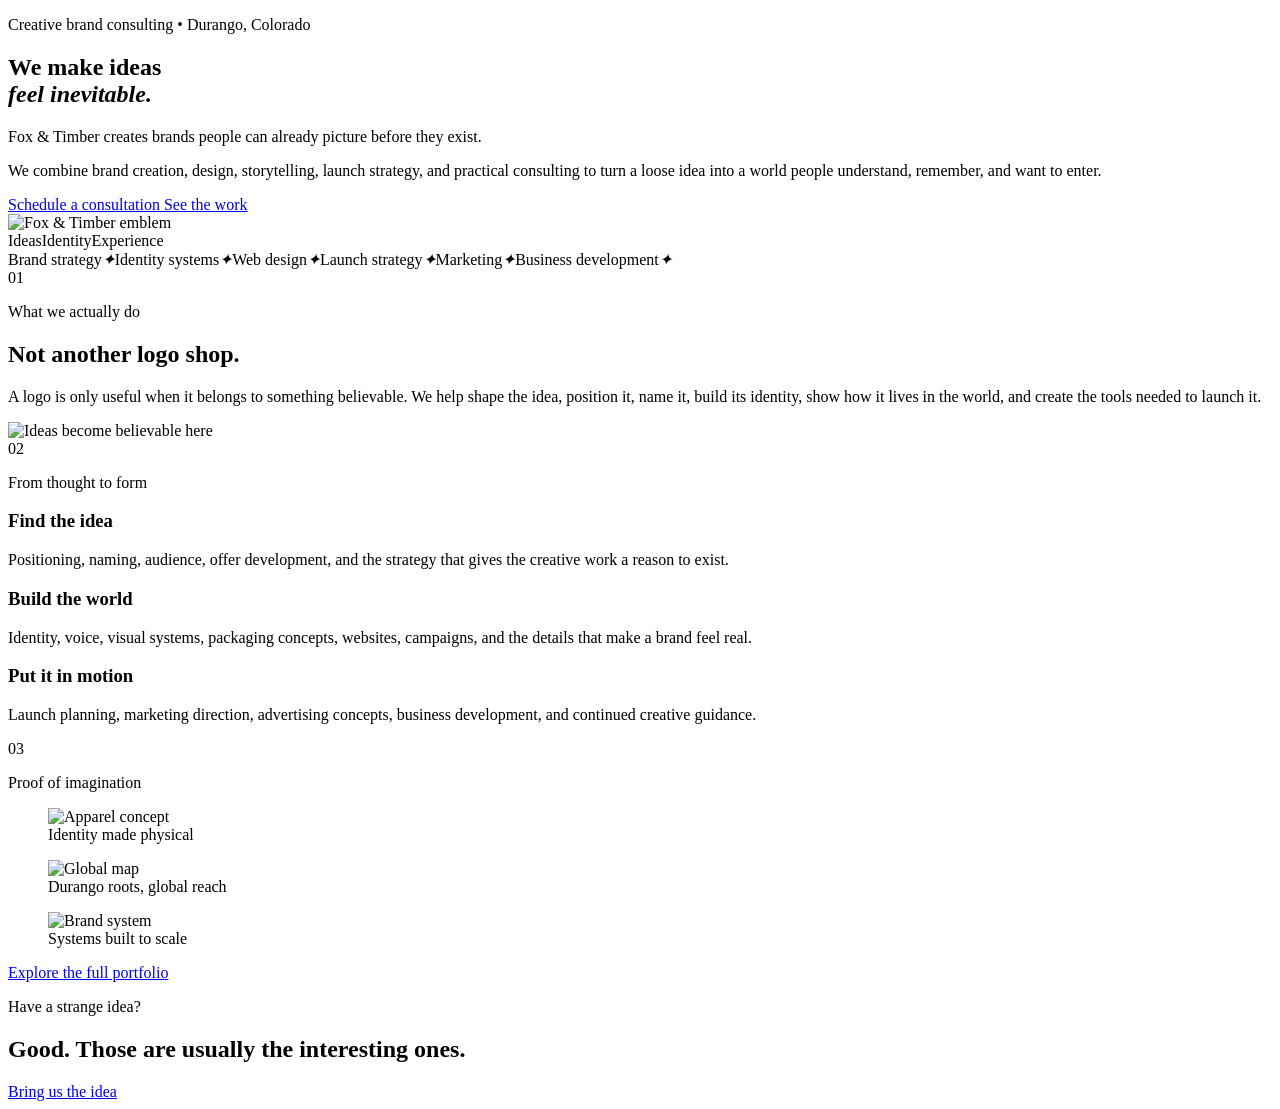
==== commit ea9de167: "Add files via upload" ====
--- a/index.html
+++ b/index.html
@@ -1,93 +1,7 @@
-<!doctype html>
-<html lang="en">
-  <head>
-    <div id="site-head"></div>
-  </head>
-  
-<body class="home-page">
-  
-<header class="site-header">
-<a class="brand" href="index.html" aria-label="Fox and Timber home">
-  <img src="img/fox-timber-mark.png" alt="" />
-  <span>fox &amp; timber</span>
-</a>
-<button class="menu-toggle" aria-expanded="false" aria-controls="site-menu" aria-label="Open menu">
-  <span></span><span></span><span></span>
-</button>
-<nav id="site-menu" class="site-menu" aria-label="Primary navigation">
-  <button class="menu-close" aria-label="Close menu"><i class="fa-solid fa-xmark"></i></button>
-  <a href="index.html">home</a>
-  <a href="who.html">who</a>
-  <a href="what.html">what</a>
-  <a href="where.html">where</a>
-  <a href="how.html">how</a>
-  <a href="client-login.html">client login</a>
-  <div class="menu-social">
-    <a href="//instagram.com/foxandtimberllc" aria-label="Instagram"><i class="fa-brands fa-instagram"></i></a>
-    <a href="#" aria-label="LinkedIn"><i class="fa-brands fa-linkedin-in"></i></a>
-    <a href="#" aria-label="Bluesky"><i class="fa-brands fa-bluesky"></i></a>
-  </div>
-</nav>
-</header>
-  
-<main>
-<section class="hero">
-  <div class="hero-copy reveal">
-    <p class="eyebrow">Creative strategy from the edge of the map</p>
-    <h1>Make the idea<br><em>mean something.</em></h1>
-    <p class="lede">Fox &amp; Timber helps businesses shape strong identities, launch useful products, and communicate clearly through design, marketing, advertising, and thoughtful business development.</p>
-    <div class="button-row">
-      <a class="button primary" href="how.html">Book a consultation <i class="fa-solid fa-arrow-right"></i></a>
-      <a class="button ghost" href="what.html">Explore our work</a>
-    </div>
-    <p class="micro">Every engagement is scoped around the client. Pricing is discussed after an initial consultation.</p>
-  </div>
-  <div class="hero-art reveal delay">
-    <div class="hero-orbit"></div>
-    <img src="img/fox-timber-mark.png" alt="Fox and Timber emblem">
-    <span class="coordinate">37.2753° N &nbsp; 107.8801° W</span>
-  </div>
-</section>
-
-<section class="signal-strip" aria-label="Core capabilities">
-  <span>Brand identity</span><span>Web design</span><span>Marketing</span><span>Advertising</span><span>Launch strategy</span><span>Business development</span>
-</section>
-
-<section class="section split">
-  <div class="section-heading reveal">
-    <p class="eyebrow">What we bring</p>
-    <h2>Creative work with a job to do.</h2>
-  </div>
-  <div class="section-copy reveal">
-    <p>We do not decorate problems. We find the useful idea underneath them, then build the identity, message, systems, and launch plan needed to move it forward.</p>
-  </div>
-</section>
-
-<section class="service-grid">
-  <article class="service-card reveal"><span>01</span><i class="fa-solid fa-pen-ruler"></i><h3>Graphic &amp; web design</h3><p>Identity systems, websites, campaign graphics, print materials, digital experiences, and clear design standards.</p></article>
-  <article class="service-card reveal"><span>02</span><i class="fa-solid fa-bullhorn"></i><h3>Marketing &amp; advertising</h3><p>Positioning, content direction, campaign concepts, social strategy, advertising creative, and channel planning.</p></article>
-  <article class="service-card reveal"><span>03</span><i class="fa-solid fa-rocket"></i><h3>Launches &amp; rebrands</h3><p>New businesses, new products, brand evolution, relaunches, and the systems required to introduce change with purpose.</p></article>
-  <article class="service-card reveal"><span>04</span><i class="fa-solid fa-compass-drafting"></i><h3>Business development</h3><p>Offer development, customer journeys, partnerships, presentation materials, and creative support for sustainable growth.</p></article>
-</section>
-
-<section class="section image-band">
-  <img src="img/service-constellation.svg" alt="Abstract network of creative strategy and growth">
-</section>
-
-<section class="section process">
-  <div class="section-heading"><p class="eyebrow">How it starts</p><h2>One honest conversation.</h2></div>
-  <ol class="process-list">
-    <li><b>Listen</b><span> We learn what is happening, what is stuck, and what success actually looks like for you.</span></li>
-    <li><b>Define</b><span> We shape a useful scope, establish priorities, and agree on the right sequence of work.</span></li>
-    <li><b>Build</b><span> We create, test, refine, and prepare your final project for the real world.</span></li>
-    <li><b>Launch</b><span> We help put the work into motion and stay available as the next needs become clear.</span></li>
-  </ol>
-  <a class="text-link" href="how.html">Tell us what you are building <i class="fa-solid fa-arrow-right"></i></a>
-</section>
-</main>
-  
-  <div id="site-footer"></div>
-
-<script src="js/scripts.js"></script>
-</body>
-</html>
+<!doctype html><html lang="en"><head><meta charset="utf-8"><meta name="viewport" content="width=device-width, initial-scale=1, viewport-fit=cover"><meta name="description" content="Fox & Timber creates believable brands through strategy, identity, design, launch planning, and creative consulting."><meta name="theme-color" content="#171717"><title>Creative Brand Consulting | Fox &amp; Timber</title><link rel="icon" href="img/favicon.ico"><link rel="apple-touch-icon" href="img/favicon-180.png"><link rel="preconnect" href="https://fonts.googleapis.com"><link rel="preconnect" href="https://fonts.gstatic.com" crossorigin><link href="https://fonts.googleapis.com/css2?family=Cormorant+Garamond:ital,wght@0,400;0,500;0,600;1,400;1,500&family=Inter:wght@400;500;600;700&display=swap" rel="stylesheet"><link rel="stylesheet" href="css/styles.css"></head><body class="home-page"><div data-include="includes/header.htm"></div><main><section class="hero"><div class="hero-copy"><p class="eyebrow reveal">Creative brand consulting • Durango, Colorado</p><h1 class="reveal">We make ideas<br><em>feel inevitable.</em></h1><p class="hero-statement reveal">Fox &amp; Timber creates brands people can already picture before they exist.</p><p class="hero-detail reveal">We combine brand creation, design, storytelling, launch strategy, and practical consulting to turn a loose idea into a world people understand, remember, and want to enter.</p><div class="hero-actions reveal"><a class="button button-primary" href="contact.html">Schedule a consultation <i class="fa-solid fa-arrow-right"></i></a><a class="button button-secondary" href="portfolio.html">See the work</a></div></div><div class="hero-visual reveal"><div class="hero-frame"><img src="img/brand-mark-dark.png" alt="Fox & Timber emblem"></div><div class="hero-caption"><span>Ideas</span><span>Identity</span><span>Experience</span></div></div></section>
+<section class="marquee"><div><span>Brand strategy</span><i>✦</i><span>Identity systems</span><i>✦</i><span>Web design</span><i>✦</i><span>Launch strategy</span><i>✦</i><span>Marketing</span><i>✦</i><span>Business development</span><i>✦</i></div></section>
+<section class="section intro-grid"><div class="section-kicker reveal"><span>01</span><p class="eyebrow">What we actually do</p></div><div class="section-content reveal"><h2>Not another logo shop.</h2><p class="large-copy">A logo is only useful when it belongs to something believable. We help shape the idea, position it, name it, build its identity, show how it lives in the world, and create the tools needed to launch it.</p></div></section>
+<section class="image-break reveal"><img src="img/concept-grid.svg" alt="Ideas become believable here"></section>
+<section class="section service-preview"><div class="section-kicker reveal"><span>02</span><p class="eyebrow">From thought to form</p></div><div class="service-cards"><article class="service-card reveal"><i class="fa-solid fa-compass-drafting"></i><h3>Find the idea</h3><p>Positioning, naming, audience, offer development, and the strategy that gives the creative work a reason to exist.</p></article><article class="service-card reveal"><i class="fa-solid fa-fingerprint"></i><h3>Build the world</h3><p>Identity, voice, visual systems, packaging concepts, websites, campaigns, and the details that make a brand feel real.</p></article><article class="service-card reveal"><i class="fa-solid fa-rocket"></i><h3>Put it in motion</h3><p>Launch planning, marketing direction, advertising concepts, business development, and continued creative guidance.</p></article></div></section>
+<section class="section work-tease"><div class="section-kicker reveal"><span>03</span><p class="eyebrow">Proof of imagination</p></div><div class="work-tease-grid"><figure class="reveal"><img src="img/apparel-mockup.webp" alt="Apparel concept"><figcaption>Identity made physical</figcaption></figure><figure class="reveal"><img src="img/global-map.webp" alt="Global map"><figcaption>Durango roots, global reach</figcaption></figure><figure class="reveal"><img src="img/brand-system.svg" alt="Brand system"><figcaption>Systems built to scale</figcaption></figure></div><a class="text-link reveal" href="portfolio.html">Explore the full portfolio <i class="fa-solid fa-arrow-right"></i></a></section>
+<section class="closing-callout"><div class="reveal"><p class="eyebrow">Have a strange idea?</p><h2>Good. Those are usually the interesting ones.</h2></div><a class="button button-light reveal" href="contact.html">Bring us the idea <i class="fa-solid fa-arrow-right"></i></a></section></main><div data-include="includes/footer.htm"></div><script src="js/scripts.js" defer></script></body></html>
